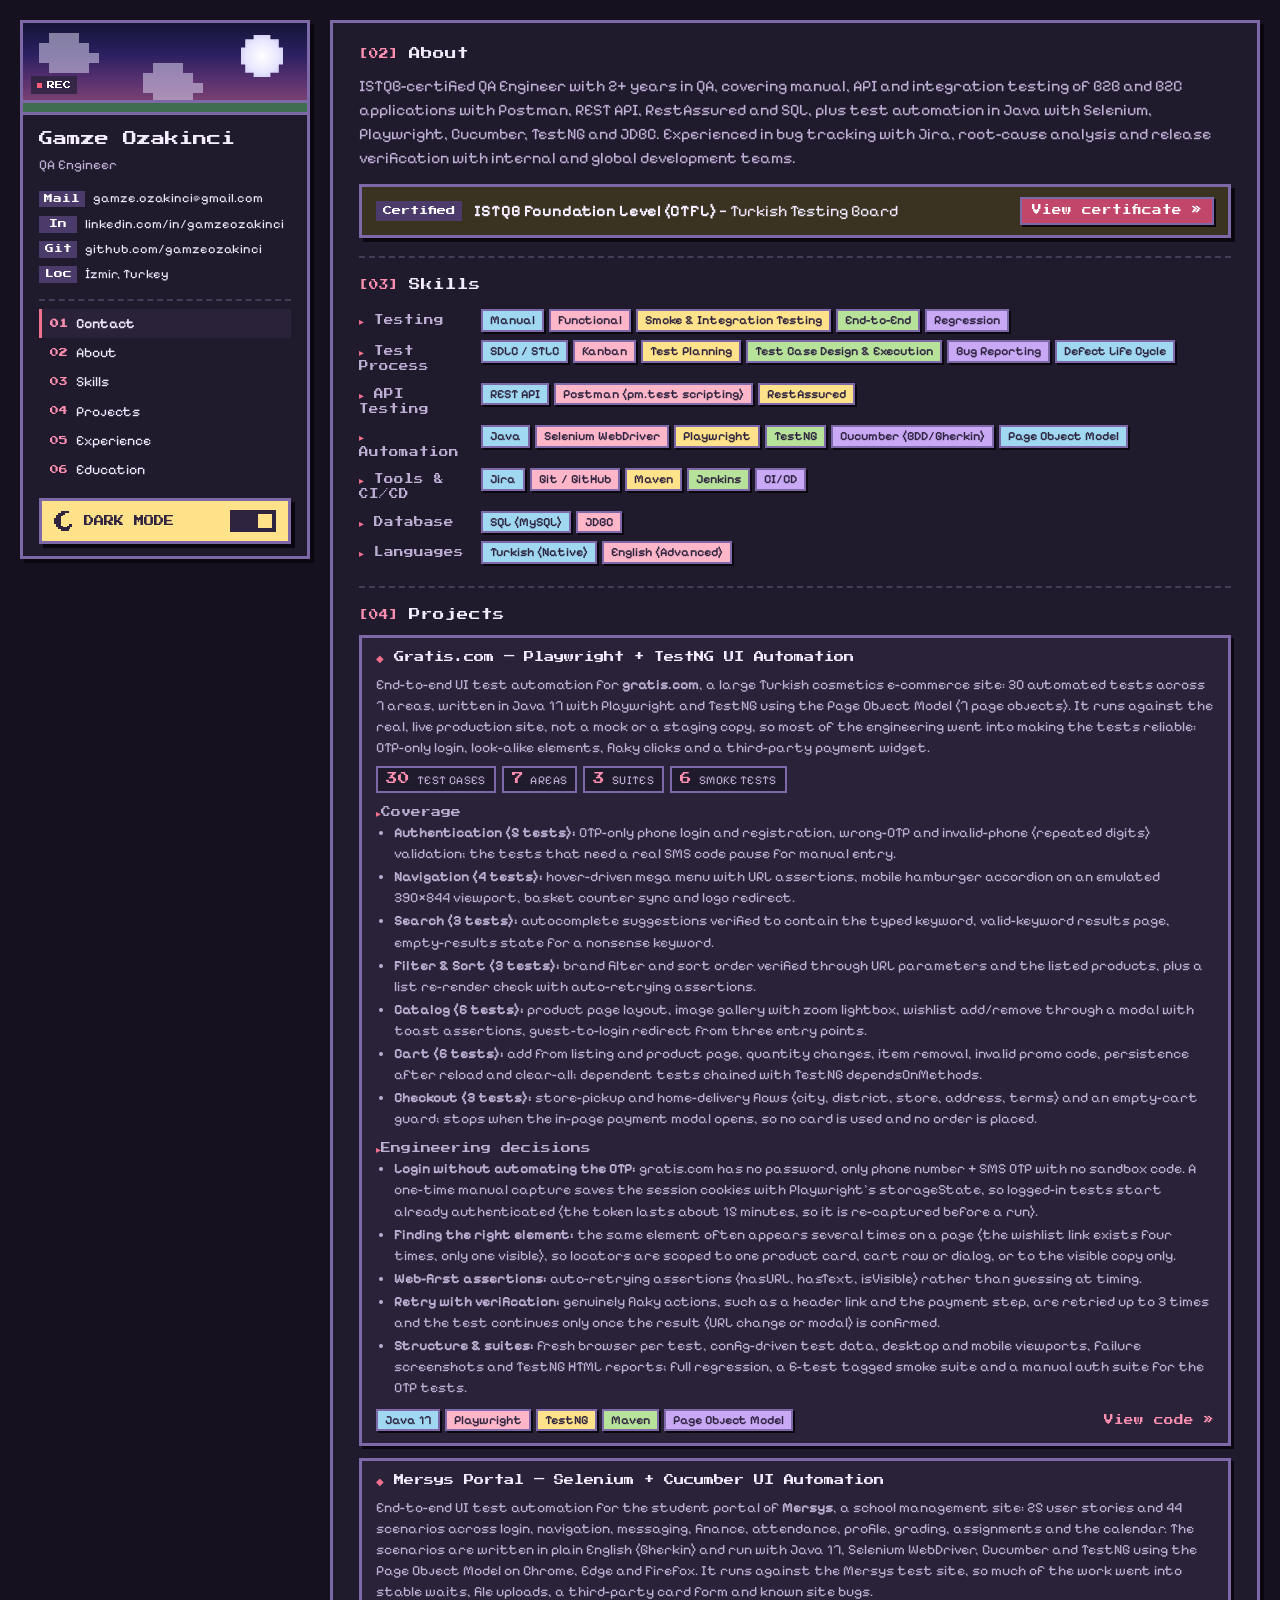
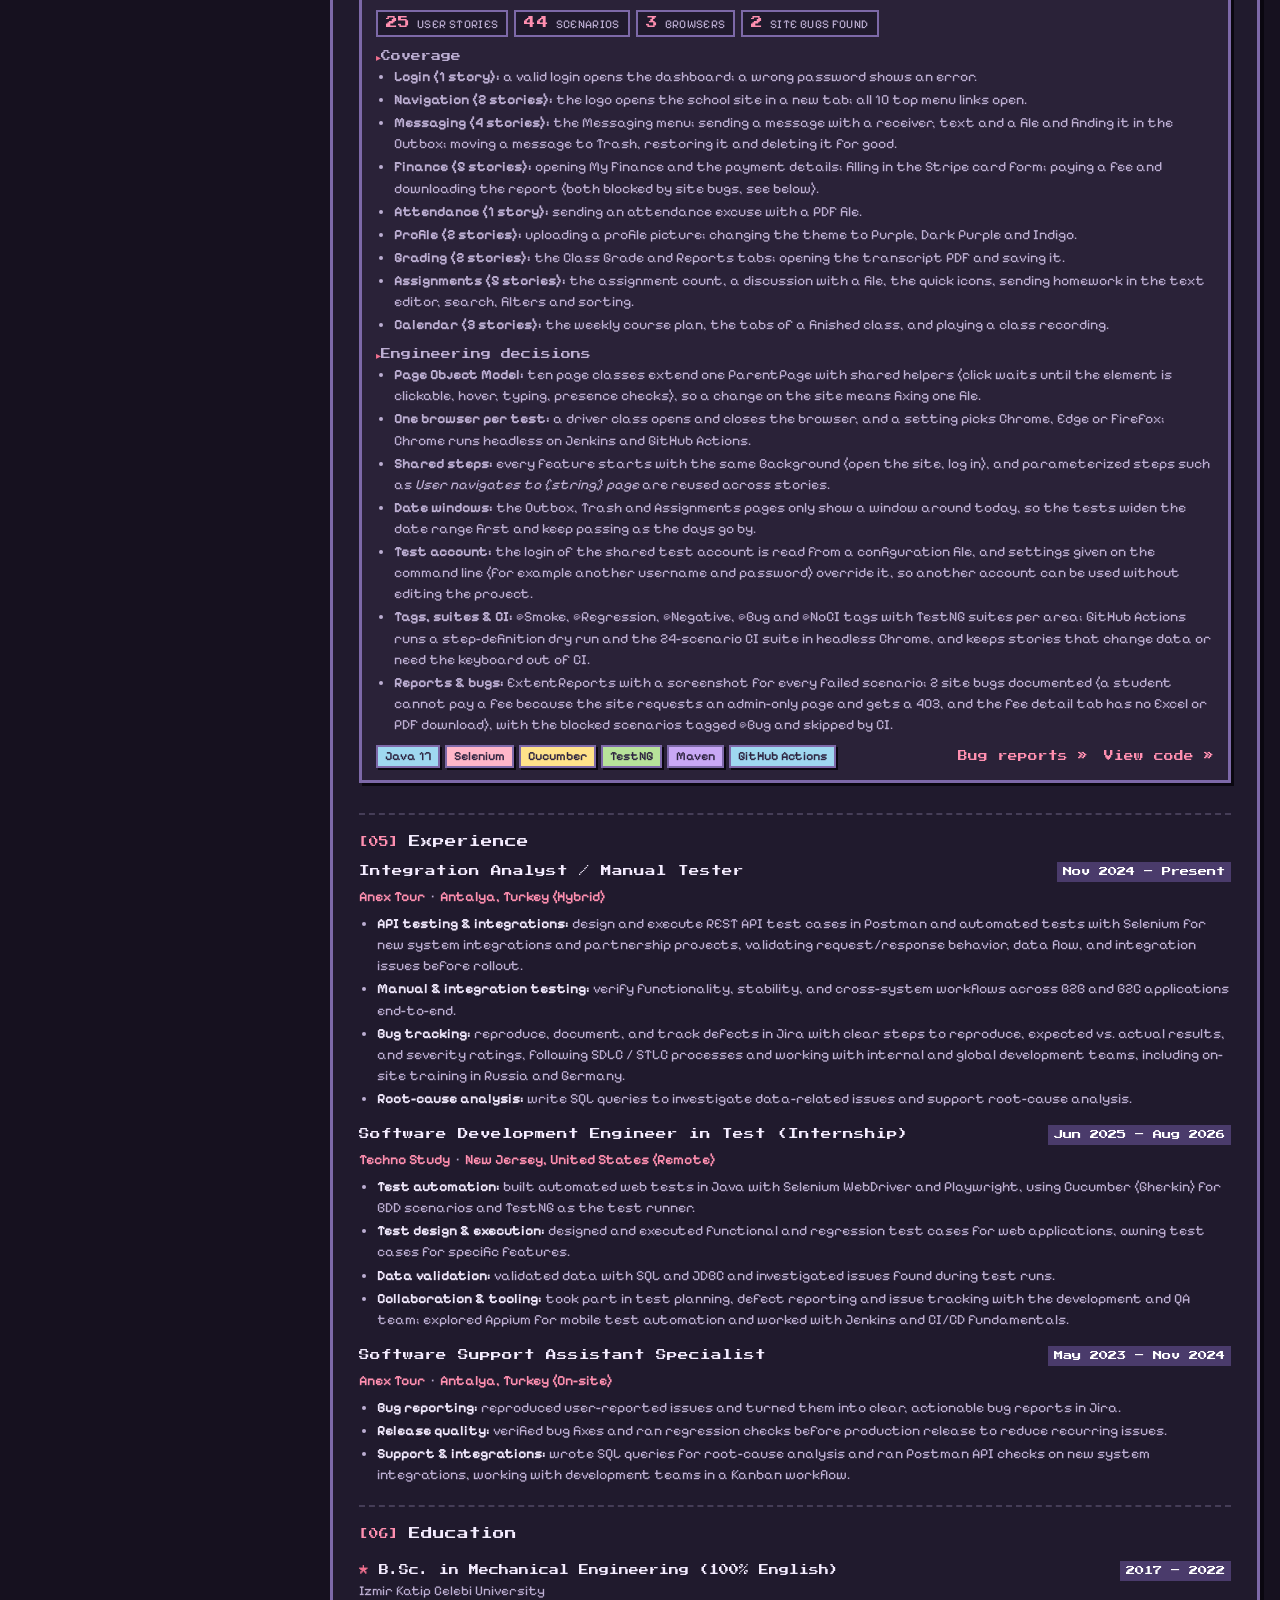
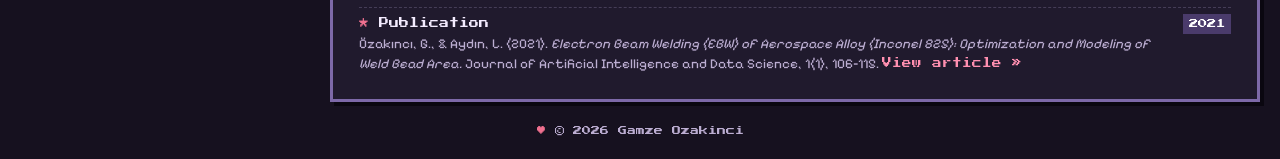
==== index.html @ d8221dd8 "Improve contrast and font loading, add a bug reports link to the Mersys card" ====
<!DOCTYPE html>
<html lang="en">
<head>
<meta charset="UTF-8">
<meta name="viewport" content="width=device-width, initial-scale=1.0">
<title>Gamze Ozakinci — QA Engineer</title>
<meta name="description" content="QA Engineer (ISTQB CTFL) in Izmir, Turkey. Manual, API and test automation with Java, Selenium, Playwright, Cucumber and Postman. Projects, experience and skills.">
<meta name="theme-color" content="#f8eedd">
<link rel="canonical" href="https://gamzeozakinci.github.io/">
<link rel="icon" type="image/png" href="assets/favicon.png">
<link rel="apple-touch-icon" href="assets/apple-touch-icon.png">
<meta property="og:type" content="website">
<meta property="og:site_name" content="Gamze Ozakinci">
<meta property="og:title" content="Gamze Ozakinci — QA Engineer">
<meta property="og:description" content="QA Engineer (ISTQB CTFL) in Izmir, Turkey. Manual, API and test automation with Java, Selenium, Playwright, Cucumber and Postman. Projects, experience and skills.">
<meta property="og:url" content="https://gamzeozakinci.github.io/">
<meta property="og:image" content="https://gamzeozakinci.github.io/assets/og-image.png">
<meta property="og:image:width" content="1200">
<meta property="og:image:height" content="630">
<meta property="og:image:alt" content="Gamze Ozakinci, QA Engineer — pixel-art portfolio card">
<meta name="twitter:card" content="summary_large_image">
<meta name="twitter:title" content="Gamze Ozakinci — QA Engineer">
<meta name="twitter:description" content="QA Engineer (ISTQB CTFL) in Izmir, Turkey. Manual, API and test automation with Java, Selenium, Playwright, Cucumber and Postman. Projects, experience and skills.">
<meta name="twitter:image" content="https://gamzeozakinci.github.io/assets/og-image.png">
<script type="application/ld+json">
{
  "@context": "https://schema.org",
  "@graph": [
    {
      "@type": "WebSite",
      "@id": "https://gamzeozakinci.github.io/#website",
      "url": "https://gamzeozakinci.github.io/",
      "name": "Gamze Ozakinci — QA Engineer",
      "inLanguage": "en",
      "publisher": {
        "@id": "https://gamzeozakinci.github.io/#person"
      }
    },
    {
      "@type": "Person",
      "@id": "https://gamzeozakinci.github.io/#person",
      "name": "Gamze Özakıncı",
      "alternateName": "Gamze Ozakinci",
      "jobTitle": "QA Engineer",
      "description": "ISTQB-certified QA Engineer: manual, API and integration testing, and test automation with Java, Selenium, Playwright, Cucumber and Postman.",
      "url": "https://gamzeozakinci.github.io/",
      "sameAs": [
        "https://www.linkedin.com/in/gamzeozakinci/",
        "https://github.com/gamzeozakinci"
      ],
      "address": {
        "@type": "PostalAddress",
        "addressLocality": "İzmir",
        "addressCountry": "TR"
      },
      "worksFor": {
        "@type": "Organization",
        "name": "Anex Tour"
      },
      "alumniOf": {
        "@type": "CollegeOrUniversity",
        "name": "İzmir Katip Çelebi University"
      },
      "knowsAbout": [
        "Software testing",
        "Test automation",
        "API testing",
        "Selenium",
        "Playwright",
        "Cucumber",
        "TestNG",
        "Postman",
        "Java",
        "SQL"
      ],
      "hasCredential": {
        "@type": "EducationalOccupationalCredential",
        "name": "ISTQB Certified Tester Foundation Level (CTFL)",
        "credentialCategory": "certification",
        "url": "https://app.diplomasafe.com/en-US/certificates/ded106d21747fca0e2ebe83f3451364a18049c786"
      }
    }
  ]
}
</script>
<link rel="preconnect" href="https://fonts.googleapis.com">
<link rel="preconnect" href="https://fonts.gstatic.com" crossorigin>
<link rel="preload" as="style" href="https://fonts.googleapis.com/css2?family=Press+Start+2P&family=Pixelify+Sans:wght@400;500;600;700&display=swap" onload="this.onload=null;this.rel='stylesheet'">
<noscript><link rel="stylesheet" href="https://fonts.googleapis.com/css2?family=Press+Start+2P&family=Pixelify+Sans:wght@400;500;600;700&display=swap"></noscript>
<script>
// Theme before first paint: a saved choice wins; otherwise dark from 18:00 to 07:00 (visitor's local time), light the rest of the day.
var theme = null;
try {
  var saved = localStorage.getItem('theme');
  if (saved === 'dark' || saved === 'light') theme = saved;
} catch (e) {}
if (!theme) {
  var hour = new Date().getHours();
  theme = (hour >= 18 || hour < 7) ? 'dark' : 'light';
}
document.documentElement.setAttribute('data-theme', theme);
</script>
<link rel="stylesheet" href="css/style.css?v=30">
</head>
<body>

<a class="skip-link" href="#main">Skip to content</a>

<div class="layout">

  <aside class="sidebar" id="top">
    <div class="side-scene" aria-hidden="true">
      <div class="pixel-sun"></div>
      <div class="pixel-cloud cloud-1"></div>
      <div class="pixel-cloud cloud-2"></div>
      <div class="rec-badge"><span class="rec-dot"></span>REC</div>
      <div class="side-ground"></div>
    </div>

    <div class="side-body">
      <h1>Gamze Ozakinci</h1>
      <p class="role">QA Engineer</p>

      <ul class="side-contact" id="contact">
        <li><span class="label">Mail</span><a href="mailto:gamze.ozakinci@gmail.com">gamze.ozakinci@gmail.com</a></li>
        <li><span class="label">In</span><a href="https://www.linkedin.com/in/gamzeozakinci" target="_blank" rel="noopener">linkedin.com/in/gamzeozakinci</a></li>
        <li><span class="label">Git</span><a href="https://github.com/gamzeozakinci" target="_blank" rel="noopener">github.com/gamzeozakinci</a></li>
        <li><span class="label">Loc</span><span>İzmir, Turkey</span></li>
      </ul>

      <nav class="side-nav" aria-label="Sections">
        <ul id="navLinks">
          <li><a href="#contact"><span class="num">01</span>Contact</a></li>
          <li><a href="#about"><span class="num">02</span>About</a></li>
          <li><a href="#skills"><span class="num">03</span>Skills</a></li>
          <li><a href="#projects"><span class="num">04</span>Projects</a></li>
          <li><a href="#experience"><span class="num">05</span>Experience</a></li>
          <li><a href="#education"><span class="num">06</span>Education</a></li>
        </ul>
      </nav>

      <button class="theme-toggle" id="themeToggle" type="button" aria-label="Dark mode" aria-pressed="false" title="Switch to dark mode">
        <svg class="tt-icon" viewBox="0 0 11 11" aria-hidden="true" focusable="false"><rect x="4" y="0" width="4" height="1"/><rect x="2" y="1" width="4" height="1"/><rect x="1" y="2" width="4" height="1"/><rect x="1" y="3" width="3" height="1"/><rect x="0" y="4" width="4" height="1"/><rect x="0" y="5" width="4" height="1"/><rect x="0" y="6" width="4" height="1"/><rect x="1" y="7" width="3" height="1"/><rect x="8" y="7" width="2" height="1"/><rect x="1" y="8" width="4" height="1"/><rect x="7" y="8" width="3" height="1"/><rect x="2" y="9" width="7" height="1"/><rect x="4" y="10" width="4" height="1"/></svg>
        <span class="tt-text">DARK MODE</span>
        <span class="tt-switch" aria-hidden="true"><span class="tt-knob"></span></span>
      </button>
    </div>
  </aside>

  <main id="main" class="content">

    <section id="about" class="block">
      <h2 class="block-title"><span class="idx">02</span>About</h2>
      <p>
        ISTQB-certified QA Engineer with 2+ years in QA, covering manual, API and integration testing of B2B and B2C
        applications with Postman, REST API, RestAssured and SQL, plus test automation in Java with Selenium,
        Playwright, Cucumber, TestNG and JDBC. Experienced in bug tracking with Jira, root-cause analysis and release
        verification with internal and global development teams.
      </p>
      <div class="cert-callout">
        <span class="cert-label">Certified</span>
        <span class="cert-text"><strong>ISTQB Foundation Level (CTFL)</strong> — Turkish Testing Board</span>
        <a class="cert-btn" href="https://app.diplomasafe.com/en-US/certificates/ded106d21747fca0e2ebe83f3451364a18049c786" target="_blank" rel="noopener">View certificate »</a>
      </div>
    </section>

    <section id="skills" class="block">
      <h2 class="block-title"><span class="idx">03</span>Skills</h2>
      <div class="skill-row">
        <span class="skill-label">Testing</span>
        <div class="tags">
          <span class="tag">Manual</span>
          <span class="tag">Functional</span>
          <span class="tag">Smoke &amp; Integration Testing</span>
          <span class="tag">End-to-End</span>
          <span class="tag">Regression</span>
        </div>
      </div>
      <div class="skill-row">
        <span class="skill-label">Test Process</span>
        <div class="tags">
          <span class="tag">SDLC / STLC</span>
          <span class="tag">Kanban</span>
          <span class="tag">Test Planning</span>
          <span class="tag">Test Case Design &amp; Execution</span>
          <span class="tag">Bug Reporting</span>
          <span class="tag">Defect Life Cycle</span>
        </div>
      </div>
      <div class="skill-row">
        <span class="skill-label">API Testing</span>
        <div class="tags">
          <span class="tag">REST API</span>
          <span class="tag">Postman (pm.test scripting)</span>
          <span class="tag">RestAssured</span>
        </div>
      </div>
      <div class="skill-row">
        <span class="skill-label">Automation</span>
        <div class="tags">
          <span class="tag">Java</span>
          <span class="tag">Selenium WebDriver</span>
          <span class="tag">Playwright</span>
          <span class="tag">TestNG</span>
          <span class="tag">Cucumber (BDD/Gherkin)</span>
          <span class="tag">Page Object Model</span>
        </div>
      </div>
      <div class="skill-row">
        <span class="skill-label">Tools &amp; CI/CD</span>
        <div class="tags">
          <span class="tag">Jira</span>
          <span class="tag">Git / GitHub</span>
          <span class="tag">Maven</span>
          <span class="tag">Jenkins</span>
          <span class="tag">CI/CD</span>
        </div>
      </div>
      <div class="skill-row">
        <span class="skill-label">Database</span>
        <div class="tags">
          <span class="tag">SQL (MySQL)</span>
          <span class="tag">JDBC</span>
        </div>
      </div>
      <div class="skill-row">
        <span class="skill-label">Languages</span>
        <div class="tags">
          <span class="tag">Turkish (Native)</span>
          <span class="tag">English (Advanced)</span>
        </div>
      </div>
    </section>

    <section id="projects" class="block">
      <h2 class="block-title"><span class="idx">04</span>Projects</h2>

      <article class="project featured">
        <div class="project-head">
          <h3>Gratis.com — Playwright + TestNG UI Automation</h3>
        </div>
        <p>
          End-to-end UI test automation for <strong>gratis.com</strong>, a large Turkish cosmetics e-commerce site:
          30 automated tests across 7 areas, written in Java 17 with Playwright and TestNG using the Page Object Model
          (7 page objects). It runs against the real, live production site, not a mock or a staging copy, so most of the
          engineering went into making the tests reliable: OTP-only login, look-alike elements, flaky clicks and a
          third-party payment widget.
        </p>
        <ul class="stats">
          <li><b>30</b> test cases</li>
          <li><b>7</b> areas</li>
          <li><b>3</b> suites</li>
          <li><b>6</b> smoke tests</li>
        </ul>
        <h4>Coverage</h4>
        <ul class="points">
          <li><strong>Authentication (5 tests):</strong> OTP-only phone login and registration, wrong-OTP and invalid-phone (repeated digits) validation; the tests that need a real SMS code pause for manual entry.</li>
          <li><strong>Navigation (4 tests):</strong> hover-driven mega menu with URL assertions, mobile hamburger accordion on an emulated 390×844 viewport, basket counter sync and logo redirect.</li>
          <li><strong>Search (3 tests):</strong> autocomplete suggestions verified to contain the typed keyword, valid-keyword results page, empty-results state for a nonsense keyword.</li>
          <li><strong>Filter &amp; Sort (3 tests):</strong> brand filter and sort order verified through URL parameters and the listed products, plus a list re-render check with auto-retrying assertions.</li>
          <li><strong>Catalog (6 tests):</strong> product page layout, image gallery with zoom lightbox, wishlist add/remove through a modal with toast assertions, guest-to-login redirect from three entry points.</li>
          <li><strong>Cart (6 tests):</strong> add from listing and product page, quantity changes, item removal, invalid promo code, persistence after reload and clear-all; dependent tests chained with TestNG dependsOnMethods.</li>
          <li><strong>Checkout (3 tests):</strong> store-pickup and home-delivery flows (city, district, store, address, terms) and an empty-cart guard; stops when the in-page payment modal opens, so no card is used and no order is placed.</li>
        </ul>
        <h4>Engineering decisions</h4>
        <ul class="points">
          <li><strong>Login without automating the OTP:</strong> gratis.com has no password, only phone number + SMS OTP with no sandbox code. A one-time manual capture saves the session cookies with Playwright's storageState, so logged-in tests start already authenticated (the token lasts about 15 minutes, so it is re-captured before a run).</li>
          <li><strong>Finding the right element:</strong> the same element often appears several times on a page (the wishlist link exists four times, only one visible), so locators are scoped to one product card, cart row or dialog, or to the visible copy only.</li>
          <li><strong>Web-first assertions:</strong> auto-retrying assertions (hasURL, hasText, isVisible) rather than guessing at timing.</li>
          <li><strong>Retry with verification:</strong> genuinely flaky actions, such as a header link and the payment step, are retried up to 3 times and the test continues only once the result (URL change or modal) is confirmed.</li>
          <li><strong>Structure &amp; suites:</strong> fresh browser per test, config-driven test data, desktop and mobile viewports, failure screenshots and TestNG HTML reports; full regression, a 6-test tagged smoke suite and a manual auth suite for the OTP tests.</li>
        </ul>
        <div class="project-foot">
          <div class="tags">
            <span class="tag">Java 17</span>
            <span class="tag">Playwright</span>
            <span class="tag">TestNG</span>
            <span class="tag">Maven</span>
            <span class="tag">Page Object Model</span>
          </div>
          <a class="link" href="https://github.com/gamzeozakinci/GratisProject" target="_blank" rel="noopener">View code »</a>
        </div>
      </article>

      <article class="project featured">
        <div class="project-head">
          <h3>Mersys Portal — Selenium + Cucumber UI Automation</h3>
        </div>
        <p>
          End-to-end UI test automation for the student portal of <strong>Mersys</strong>, a school management site:
          25 user stories and 44 scenarios across login, navigation, messaging, finance, attendance, profile, grading,
          assignments and the calendar. The scenarios are written in plain English (Gherkin) and run with Java 17,
          Selenium WebDriver, Cucumber and TestNG using the Page Object Model on Chrome, Edge and Firefox. It runs against
          the Mersys test site, so much of the work went into stable waits, file uploads, a third-party card form and
          known site bugs.
        </p>
        <ul class="stats">
          <li><b>25</b> user stories</li>
          <li><b>44</b> scenarios</li>
          <li><b>3</b> browsers</li>
          <li><b>2</b> site bugs found</li>
        </ul>
        <h4>Coverage</h4>
        <ul class="points">
          <li><strong>Login (1 story):</strong> a valid login opens the dashboard; a wrong password shows an error.</li>
          <li><strong>Navigation (2 stories):</strong> the logo opens the school site in a new tab; all 10 top menu links open.</li>
          <li><strong>Messaging (4 stories):</strong> the Messaging menu; sending a message with a receiver, text and a file and finding it in the Outbox; moving a message to Trash, restoring it and deleting it for good.</li>
          <li><strong>Finance (5 stories):</strong> opening My Finance and the payment details; filling in the Stripe card form; paying a fee and downloading the report (both blocked by site bugs, see below).</li>
          <li><strong>Attendance (1 story):</strong> sending an attendance excuse with a PDF file.</li>
          <li><strong>Profile (2 stories):</strong> uploading a profile picture; changing the theme to Purple, Dark Purple and Indigo.</li>
          <li><strong>Grading (2 stories):</strong> the Class Grade and Reports tabs; opening the transcript PDF and saving it.</li>
          <li><strong>Assignments (5 stories):</strong> the assignment count, a discussion with a file, the quick icons, sending homework in the text editor, search, filters and sorting.</li>
          <li><strong>Calendar (3 stories):</strong> the weekly course plan, the tabs of a finished class, and playing a class recording.</li>
        </ul>
        <h4>Engineering decisions</h4>
        <ul class="points">
          <li><strong>Page Object Model:</strong> ten page classes extend one ParentPage with shared helpers (click waits until the element is clickable, hover, typing, presence checks), so a change on the site means fixing one file.</li>
          <li><strong>One browser per test:</strong> a driver class opens and closes the browser, and a setting picks Chrome, Edge or Firefox; Chrome runs headless on Jenkins and GitHub Actions.</li>
          <li><strong>Shared steps:</strong> every feature starts with the same Background (open the site, log in), and parameterized steps such as <em>User navigates to {string} page</em> are reused across stories.</li>
          <li><strong>Date windows:</strong> the Outbox, Trash and Assignments pages only show a window around today, so the tests widen the date range first and keep passing as the days go by.</li>
          <li><strong>Test account:</strong> the login of the shared test account is read from a configuration file, and settings given on the command line (for example another username and password) override it, so another account can be used without editing the project.</li>
          <li><strong>Tags, suites &amp; CI:</strong> @Smoke, @Regression, @Negative, @Bug and @NoCI tags with TestNG suites per area; GitHub Actions runs a step-definition dry run and the 24-scenario CI suite in headless Chrome, and keeps stories that change data or need the keyboard out of CI.</li>
          <li><strong>Reports &amp; bugs:</strong> ExtentReports with a screenshot for every failed scenario; 2 site bugs documented (a student cannot pay a fee because the site requests an admin-only page and gets a 403, and the fee detail tab has no Excel or PDF download), with the blocked scenarios tagged @Bug and skipped by CI.</li>
        </ul>
        <div class="project-foot">
          <div class="tags">
            <span class="tag">Java 17</span>
            <span class="tag">Selenium</span>
            <span class="tag">Cucumber</span>
            <span class="tag">TestNG</span>
            <span class="tag">Maven</span>
            <span class="tag">GitHub Actions</span>
          </div>
          <div class="links">
            <a class="link" href="https://github.com/gamzeozakinci/MersysProject/tree/master/docs/bug-reports" target="_blank" rel="noopener">Bug reports »</a>
            <a class="link" href="https://github.com/gamzeozakinci/MersysProject" target="_blank" rel="noopener">View code »</a>
          </div>
        </div>
      </article>

    </section>

    <section id="experience" class="block">
      <h2 class="block-title"><span class="idx">05</span>Experience</h2>

      <article class="job">
        <div class="job-head">
          <h3>Integration Analyst / Manual Tester</h3>
          <span class="date">Nov 2024 – Present</span>
        </div>
        <p class="job-company">Anex Tour <span class="sep">·</span> Antalya, Turkey (Hybrid)</p>
        <ul>
          <li><strong>API testing &amp; integrations:</strong> design and execute REST API test cases in Postman and automated tests with Selenium for new system integrations and partnership projects, validating request/response behavior, data flow, and integration issues before rollout.</li>
          <li><strong>Manual &amp; integration testing:</strong> verify functionality, stability, and cross-system workflows across B2B and B2C applications end-to-end.</li>
          <li><strong>Bug tracking:</strong> reproduce, document, and track defects in Jira with clear steps to reproduce, expected vs. actual results, and severity ratings, following SDLC / STLC processes and working with internal and global development teams, including on-site training in Russia and Germany.</li>
          <li><strong>Root-cause analysis:</strong> write SQL queries to investigate data-related issues and support root-cause analysis.</li>
        </ul>
      </article>

      <article class="job">
        <div class="job-head">
          <h3>Software Development Engineer in Test (Internship)</h3>
          <span class="date">Jun 2025 – Aug 2026</span>
        </div>
        <p class="job-company">Techno Study <span class="sep">·</span> New Jersey, United States (Remote)</p>
        <ul>
          <li><strong>Test automation:</strong> built automated web tests in Java with Selenium WebDriver and Playwright, using Cucumber (Gherkin) for BDD scenarios and TestNG as the test runner.</li>
          <li><strong>Test design &amp; execution:</strong> designed and executed functional and regression test cases for web applications, owning test cases for specific features.</li>
          <li><strong>Data validation:</strong> validated data with SQL and JDBC and investigated issues found during test runs.</li>
          <li><strong>Collaboration &amp; tooling:</strong> took part in test planning, defect reporting and issue tracking with the development and QA team; explored Appium for mobile test automation and worked with Jenkins and CI/CD fundamentals.</li>
        </ul>
      </article>

      <article class="job">
        <div class="job-head">
          <h3>Software Support Assistant Specialist</h3>
          <span class="date">May 2023 – Nov 2024</span>
        </div>
        <p class="job-company">Anex Tour <span class="sep">·</span> Antalya, Turkey (On-site)</p>
        <ul>
          <li><strong>Bug reporting:</strong> reproduced user-reported issues and turned them into clear, actionable bug reports in Jira.</li>
          <li><strong>Release quality:</strong> verified bug fixes and ran regression checks before production release to reduce recurring issues.</li>
          <li><strong>Support &amp; integrations:</strong> wrote SQL queries for root-cause analysis and ran Postman API checks on new system integrations, working with development teams in a Kanban workflow.</li>
        </ul>
      </article>
    </section>

    <section id="education" class="block">
      <h2 class="block-title"><span class="idx">06</span>Education</h2>

      <div class="edu-row">
        <div>
          <h3>B.Sc. in Mechanical Engineering (100% English)</h3>
          <p>Izmir Katip Celebi University</p>
        </div>
        <span class="date">2017 – 2022</span>
      </div>
      <div class="edu-row">
        <div>
          <h3>Publication</h3>
          <p>Özakıncı, G., &amp; Aydın, L. (2021). <em>Electron Beam Welding (EBW) of Aerospace Alloy (Inconel 825): Optimization and Modeling of Weld Bead Area.</em> Journal of Artificial Intelligence and Data Science, 1(1), 106–115. <a class="link" href="https://dergipark.org.tr/en/pub/jaida/article/1060778" target="_blank" rel="noopener">View article »</a></p>
        </div>
        <span class="date">2021</span>
      </div>
    </section>

  </main>
</div>

<footer class="site-footer">
  <p>&copy; <span id="year"></span> Gamze Ozakinci</p>
</footer>

<script src="js/script.js?v=4"></script>
<script data-goatcounter="https://gamiz.goatcounter.com/count"
        async src="//gc.zgo.at/count.js"></script>
</body>
</html>
---- css/style.css ----
/* Stand-in fonts sized to match the pixel fonts, so the page does not jump when the web fonts arrive. */
@font-face {
  font-family: 'Pixelify Fallback';
  src: local('Arial'), local('Helvetica');
  size-adjust: 110%;
}
@font-face {
  font-family: 'Press Start Fallback';
  src: local('Courier New'), local('Courier');
  size-adjust: 170%;
}

:root {
  --bg: #f8eedd;
  --panel: #fffaf1;
  --panel-alt: #fdf0de;
  --ink: #3a2e4a;
  --ink-soft: #6b5c7d;
  --border: #2e2440;
  --line: rgba(46, 36, 64, 0.22);

  --blue: #9fd8f0;
  --pink: #ffb6c9;
  --yellow: #ffe28a;
  --green: #b7e29a;
  --purple: #c9a8f5;

  --accent: #f0708f;
  --accent-ink: #b83b63; /* darker pink for small text (4.8:1 or better on the cream panels) */
  --accent-btn: #c2456a; /* pink behind white text (4.8:1) */
  --accent-2: #7cc4e8;

  --heading: #2e2440;
  --shadow: #2e2440;
  --chip: #2e2440;
  --hover: #ffe28a;
  --callout-bg: #fff3b8;
  --tag-ink: #2e2440;
  --cloud: #ffffff;
  --ground: #b7e29a;
  --sky: linear-gradient(to bottom, #a9defb 0%, #cfe8f5 30%, #ffd7e6 62%, #ffe3bd 100%);
  --sun: radial-gradient(circle, #fffceb 0%, #ffe89a 55%, #ffcf6b 100%);
  color-scheme: light;

  --font-pixel: 'Press Start 2P', 'Press Start Fallback', monospace;
  --font-body: 'Pixelify Sans', 'Pixelify Fallback', sans-serif;
}

* { box-sizing: border-box; }

html { scroll-behavior: smooth; }

body {
  margin: 0;
  background: var(--bg);
  color: var(--ink);
  font-family: var(--font-body);
  font-size: 1rem;
  line-height: 1.5;
}

::selection { background: var(--accent); color: #fff; }

::-webkit-scrollbar { width: 12px; }
::-webkit-scrollbar-track { background: var(--panel-alt); }
::-webkit-scrollbar-thumb { background: var(--purple); border: 3px solid var(--border); }

a { color: inherit; text-decoration: none; }

h1, h2, h3 {
  font-family: var(--font-pixel);
  font-weight: 400;
  color: var(--heading);
  line-height: 1.5;
}

.skip-link {
  position: absolute;
  left: -999px;
  top: 0;
  background: var(--accent-btn);
  color: #fff;
  padding: 8px 14px;
  z-index: 100;
  font-family: var(--font-pixel);
  font-size: 0.65rem;
}
.skip-link:focus { left: 16px; top: 16px; }

/* ---------- layout ---------- */

.layout {
  max-width: 1440px;
  margin: 0 auto;
  padding: 20px;
  display: grid;
  grid-template-columns: 290px minmax(0, 1fr);
  gap: 20px;
  align-items: start;
}

/* ---------- sidebar ---------- */

.sidebar {
  position: sticky;
  top: 20px;
  background: var(--panel);
  border: 3px solid var(--border);
  box-shadow: 4px 4px 0 var(--shadow);
  overflow: hidden;
}

.side-scene {
  position: relative;
  height: 92px;
  overflow: hidden;
  border-bottom: 3px solid var(--border);
  background: var(--sky);
}

.pixel-sun {
  position: absolute;
  top: 12px;
  right: 24px;
  width: 42px;
  height: 42px;
  background: var(--sun);
  clip-path: polygon(
    30% 0%, 70% 0%, 70% 10%, 90% 10%, 90% 30%, 100% 30%, 100% 70%,
    90% 70%, 90% 90%, 70% 90%, 70% 100%, 30% 100%, 30% 90%, 10% 90%,
    10% 70%, 0% 70%, 0% 30%, 10% 30%, 10% 10%, 30% 10%
  );
}
.pixel-sun::before,
.pixel-sun::after {
  content: "";
  position: absolute;
  top: 50%;
  left: 50%;
  background: rgba(255, 255, 255, 0.6);
}
.pixel-sun::before { width: 200%; height: 3px; transform: translate(-50%, -50%); }
.pixel-sun::after { width: 3px; height: 200%; transform: translate(-50%, -50%); }

.pixel-cloud {
  position: absolute;
  width: 10px;
  height: 10px;
  background: transparent;
  transform-origin: top left;
  opacity: 0.9;
  box-shadow:
    10px 0 0 var(--cloud), 20px 0 0 var(--cloud), 30px 0 0 var(--cloud),
    0 10px 0 var(--cloud), 10px 10px 0 var(--cloud), 20px 10px 0 var(--cloud), 30px 10px 0 var(--cloud), 40px 10px 0 var(--cloud),
    0 20px 0 var(--cloud), 10px 20px 0 var(--cloud), 20px 20px 0 var(--cloud), 30px 20px 0 var(--cloud), 40px 20px 0 var(--cloud), 50px 20px 0 var(--cloud),
    10px 30px 0 var(--cloud), 20px 30px 0 var(--cloud), 30px 30px 0 var(--cloud), 40px 30px 0 var(--cloud);
}
.cloud-1 { top: 10px; left: 16px; --s: 0.5; animation: drift 24s ease-in-out infinite; }
.cloud-2 { top: 40px; left: 120px; --s: 0.36; animation: drift 30s ease-in-out infinite reverse; }

@keyframes drift {
  0%, 100% { transform: translateX(0) scale(var(--s)); }
  50% { transform: translateX(10px) scale(var(--s)); }
}

.rec-badge {
  position: absolute;
  left: 8px;
  bottom: 18px;
  display: flex;
  align-items: center;
  gap: 5px;
  background: rgba(46, 36, 64, 0.85);
  color: #fff;
  font-family: var(--font-pixel);
  font-size: 0.5rem;
  padding: 3px 6px;
}
.rec-dot {
  width: 5px;
  height: 5px;
  background: #ff5c7a;
  display: inline-block;
  animation: blink 1.1s steps(1) infinite;
}
@keyframes blink { 50% { opacity: 0.15; } }

.side-ground {
  position: absolute;
  left: 0; right: 0; bottom: 0;
  height: 12px;
  background: var(--ground);
  border-top: 3px solid var(--border);
}

.side-body { padding: 14px 16px 12px; }

.sidebar h1 {
  font-size: 0.88rem;
  margin: 0 0 6px;
}

.role {
  margin: 0 0 12px;
  color: var(--ink-soft);
  font-size: 0.85rem;
  line-height: 1.35;
}
.role .sep { color: var(--accent); margin: 0 3px; }

.side-contact {
  list-style: none;
  margin: 0;
  padding: 0;
}
.side-contact li {
  display: flex;
  align-items: center;
  gap: 8px;
  padding: 3px 0;
  font-size: 0.8rem;
  overflow-wrap: anywhere;
}
.side-contact a:hover { color: var(--accent); }

.label {
  flex: none;
  min-width: 38px;
  text-align: center;
  font-family: var(--font-pixel);
  font-size: 0.55rem;
  line-height: 1;
  color: #fff;
  background: var(--chip);
  padding: 4px 5px;
}

.side-nav {
  margin-top: 12px;
  padding-top: 8px;
  border-top: 2px dashed var(--line);
}
.side-nav ul { list-style: none; margin: 0; padding: 0; }
.side-nav a {
  display: flex;
  align-items: center;
  gap: 8px;
  padding: 4px 8px;
  font-size: 0.88rem;
  border-left: 3px solid transparent;
}
.side-nav .num {
  font-family: var(--font-pixel);
  font-size: 0.55rem;
  color: var(--accent-ink);
}
.side-nav a:hover { background: var(--hover); }
.side-nav a.active {
  background: var(--panel-alt);
  border-left-color: var(--accent);
  font-weight: 600;
}

/* ---------- content ---------- */

.content {
  background: var(--panel);
  border: 3px solid var(--border);
  box-shadow: 4px 4px 0 var(--shadow);
  padding: 4px 26px 6px;
}

.block {
  padding: 18px 0;
  border-bottom: 2px dashed var(--line);
  scroll-margin-top: 16px;
}
.block:last-child { border-bottom: none; }

.block-title {
  display: flex;
  align-items: baseline;
  gap: 10px;
  margin: 0 0 12px;
  font-size: 0.72rem;
}
.idx {
  color: var(--accent-ink);
  font-size: 0.6rem;
}
.idx::before { content: "["; }
.idx::after { content: "]"; }

.block > p { margin: 0 0 8px; color: var(--ink-soft); }
.block > p:last-child { margin-bottom: 0; }

/* tags */

.tags { display: flex; flex-wrap: wrap; gap: 5px; }

.tag {
  background: var(--panel);
  border: 2px solid var(--border);
  color: var(--tag-ink);
  padding: 0 7px;
  font-size: 0.78rem;
  font-weight: 600;
  line-height: 1.5;
  box-shadow: 2px 2px 0 var(--shadow);
}
.tag:nth-child(5n+1) { background: var(--blue); }
.tag:nth-child(5n+2) { background: var(--pink); }
.tag:nth-child(5n+3) { background: var(--yellow); }
.tag:nth-child(5n+4) { background: var(--green); }
.tag:nth-child(5n+5) { background: var(--purple); }

/* skills */

.skill-row {
  display: grid;
  grid-template-columns: 112px 1fr;
  gap: 10px;
  padding: 4px 0;
  align-items: start;
}
.skill-label {
  font-family: var(--font-pixel);
  font-size: 0.6rem;
  line-height: 1.6;
  color: var(--ink-soft);
  padding-top: 4px;
}
.skill-label::before { content: "▸ "; color: var(--accent); }

/* experience */

.job { margin-bottom: 16px; }
.job:last-child { margin-bottom: 0; }

.job-head {
  display: flex;
  flex-wrap: wrap;
  justify-content: space-between;
  align-items: baseline;
  gap: 6px 10px;
}
.job-head h3 { margin: 0; font-size: 0.66rem; }

.date {
  font-family: var(--font-pixel);
  font-size: 0.58rem;
  color: #fff;
  background: var(--chip);
  padding: 3px 6px;
  white-space: nowrap;
}

.job-company {
  margin: 4px 0 6px;
  color: var(--accent-ink);
  font-weight: 600;
  font-size: 0.88rem;
}
.job-company .sep { color: var(--ink-soft); margin: 0 3px; }

.job ul, .points {
  margin: 0;
  padding-left: 18px;
  color: var(--ink-soft);
  font-size: 0.88rem;
}
.job li, .points li { margin: 2px 0; }
.job li strong { color: var(--ink); }

/* projects */

.project {
  background: var(--panel-alt);
  border: 3px solid var(--border);
  box-shadow: 3px 3px 0 var(--shadow);
  padding: 12px 14px;
}
.project.featured { margin-bottom: 12px; }

.project-head {
  display: flex;
  flex-wrap: wrap;
  justify-content: space-between;
  align-items: center;
  gap: 6px 10px;
}
.project h3 { margin: 0; font-size: 0.64rem; }
.project h3::before { content: "◆ "; color: var(--accent); }

.project p { margin: 8px 0; color: var(--ink-soft); font-size: 0.88rem; }
.project h4 { margin: 12px 0 2px; font-family: var(--font-pixel); font-weight: 400; font-size: 0.62rem; color: var(--ink-soft); }
.project h4::before { content: "\25b8 "; color: var(--accent); }

.stats {
  list-style: none;
  display: flex;
  flex-wrap: wrap;
  gap: 6px;
  margin: 0 0 8px;
  padding: 0;
}
.stats li {
  background: var(--panel);
  border: 2px solid var(--border);
  padding: 2px 8px;
  font-size: 0.75rem;
  color: var(--ink-soft);
  text-transform: uppercase;
  letter-spacing: 0.03em;
}
.stats b {
  font-family: var(--font-pixel);
  font-weight: 400;
  font-size: 0.72rem;
  color: var(--accent-ink);
  margin-right: 4px;
}

.project-foot {
  display: flex;
  flex-wrap: wrap;
  justify-content: space-between;
  align-items: center;
  gap: 8px;
  margin-top: 10px;
}

.link {
  font-family: var(--font-pixel);
  font-size: 0.6rem;
  color: var(--accent-ink);
}
.link:hover { text-decoration: underline; }
.links { display: flex; flex-wrap: wrap; gap: 6px 16px; }

.project-slots {
  display: grid;
  grid-template-columns: repeat(2, minmax(0, 1fr));
  gap: 12px;
}
.project.slot {
  border-style: dashed;
  box-shadow: none;
  background: repeating-linear-gradient(
    45deg, var(--panel), var(--panel) 8px, var(--panel-alt) 8px, var(--panel-alt) 16px
  );
}
.slot p { margin: 4px 0 8px; font-size: 0.82rem; }
.soon {
  display: inline-block;
  margin-top: 8px;
  font-family: var(--font-pixel);
  font-size: 0.56rem;
  color: var(--accent-ink);
}

/* education */

.edu-row {
  display: flex;
  justify-content: space-between;
  align-items: baseline;
  gap: 12px;
  padding: 6px 0;
  border-bottom: 1px dashed var(--line);
}
.edu-row:last-child { border-bottom: none; padding-bottom: 0; }
.edu-row h3 { margin: 0 0 3px; font-size: 0.62rem; }
.edu-row h3::before { content: "★ "; color: var(--accent); }
.edu-row p { margin: 0; color: var(--ink-soft); font-size: 0.85rem; }

/* footer */

.site-footer { padding: 2px 20px 22px; }
.site-footer p {
  margin: 0;
  text-align: center;
  font-family: var(--font-pixel);
  font-size: 0.56rem;
  color: var(--ink-soft);
}
.site-footer p::before { content: "♥ "; color: var(--accent); }

/* ---------- responsive ---------- */

@media (max-width: 900px) {
  .layout {
    grid-template-columns: minmax(0, 1fr);
    padding: 12px;
    gap: 14px;
  }
  .sidebar { position: relative; }
  .side-nav ul { display: flex; flex-wrap: wrap; gap: 6px; }
  .side-nav a {
    border: 2px solid var(--border);
    padding: 2px 8px;
    background: var(--panel);
  }
  .side-nav a.active { border-left-width: 2px; }
  .content { padding: 2px 16px 4px; }
}

@media (max-width: 560px) {
  .skill-row { grid-template-columns: 1fr; gap: 4px; }
  .project-slots { grid-template-columns: minmax(0, 1fr); }
  .edu-row { flex-direction: column; gap: 4px; }
}

@media (prefers-reduced-motion: reduce) {
  .pixel-cloud, .rec-dot { animation: none; }
}

/* ---------- certification callout (About) ---------- */

.cert-callout {
  display: flex;
  flex-wrap: wrap;
  align-items: center;
  gap: 8px 12px;
  margin-top: 14px;
  padding: 10px 14px;
  background: var(--callout-bg);
  border: 3px solid var(--border);
  box-shadow: 4px 4px 0 var(--shadow);
}
.cert-label {
  font-family: var(--font-pixel);
  font-size: 0.58rem;
  line-height: 1;
  color: #fff;
  background: var(--chip);
  padding: 5px 7px;
}
.cert-text {
  flex: 1 1 220px;
  font-size: 1rem;
  color: var(--ink);
}
.cert-text strong { color: var(--heading); }
.cert-btn {
  font-family: var(--font-pixel);
  font-size: 0.6rem;
  line-height: 1;
  color: #fff;
  background: var(--accent-btn);
  border: 2px solid var(--border);
  box-shadow: 2px 2px 0 var(--shadow);
  padding: 7px 10px;
}
.cert-btn:hover { transform: translate(-1px, -1px); box-shadow: 3px 3px 0 var(--shadow); }
.cert-btn:active { transform: translate(1px, 1px); box-shadow: 0 0 0 var(--shadow); }

/* ---------- dark theme ---------- */

:root[data-theme="dark"] {
  --bg: #16111f;
  --panel: #201a2d;
  --panel-alt: #2a2238;
  --ink: #efe7fb;
  --ink-soft: #bcaed2;
  --border: #7d69a8;
  --line: rgba(200, 185, 235, 0.22);

  --accent-ink: #ff8fb0;

  --heading: #f4ecff;
  --shadow: #0a0710;
  --chip: #4a3b6b;
  --hover: #3a2f52;
  --callout-bg: #3a3322;
  --cloud: #d9d2ee;
  --ground: #3f6d4f;
  --sky: linear-gradient(to bottom, #141537 0%, #2a2060 35%, #5a3170 65%, #8a4a72 100%);
  --sun: radial-gradient(circle, #ffffff 0%, #e8e6ff 55%, #bdb8e8 100%);
  color-scheme: dark;
}
:root[data-theme="dark"] .pixel-cloud { opacity: 0.55; }
:root[data-theme="dark"] .pixel-sun::before,
:root[data-theme="dark"] .pixel-sun::after { display: none; }

/* ---------- theme toggle (switch bar under the navigation) ---------- */

.theme-toggle {
  display: flex;
  align-items: center;
  gap: 10px;
  width: 100%;
  margin-top: 14px;
  padding: 9px 12px;
  background: var(--accent-btn);
  color: #fff;
  border: 3px solid var(--border);
  box-shadow: 4px 4px 0 var(--shadow);
  font-family: var(--font-pixel);
  font-size: 0.64rem;
  line-height: 1;
  text-align: left;
  cursor: pointer;
}
.theme-toggle:hover { transform: translate(-1px, -1px); box-shadow: 5px 5px 0 var(--shadow); }
.theme-toggle:active { transform: translate(2px, 2px); box-shadow: 1px 1px 0 var(--shadow); }
.theme-toggle:focus-visible { outline: 3px solid var(--heading); outline-offset: 3px; }
.theme-toggle .tt-icon { width: 20px; height: 20px; fill: currentColor; shape-rendering: crispEdges; flex: none; }
.theme-toggle .tt-text { flex: 1; }

/* the little pixel switch on the right */
.tt-switch {
  position: relative;
  flex: none;
  width: 46px;
  height: 22px;
  background: #fff;
  border: 3px solid var(--border);
}
.tt-knob {
  position: absolute;
  top: 1px;
  left: 1px;
  width: 14px;
  height: 14px;
  background: var(--border);
  transition: transform 0.15s steps(3);
}
:root[data-theme="dark"] .theme-toggle { background: var(--yellow); color: #2e2440; }
:root[data-theme="dark"] .tt-switch { background: #2e2440; border-color: #2e2440; }
:root[data-theme="dark"] .tt-knob { background: var(--yellow); transform: translateX(24px); }

@media (prefers-reduced-motion: reduce) {
  .tt-knob { transition: none; }
}
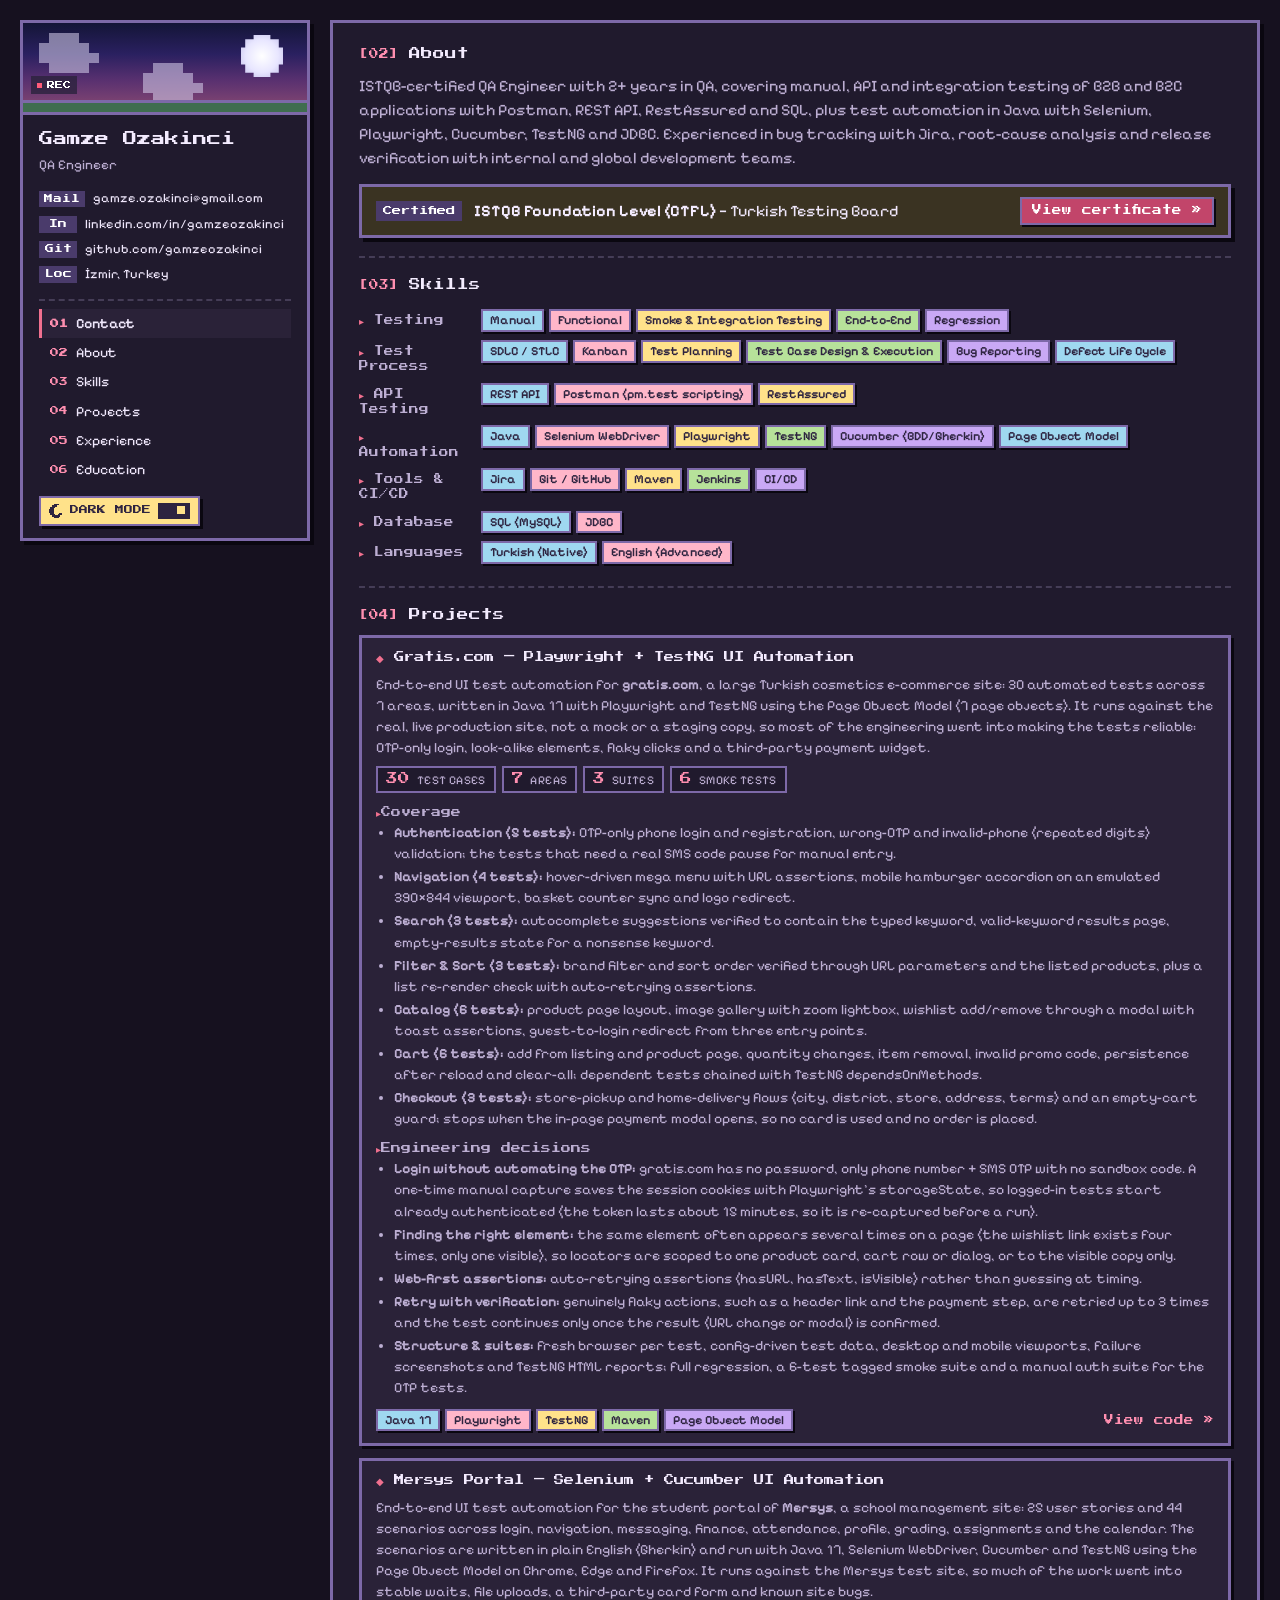
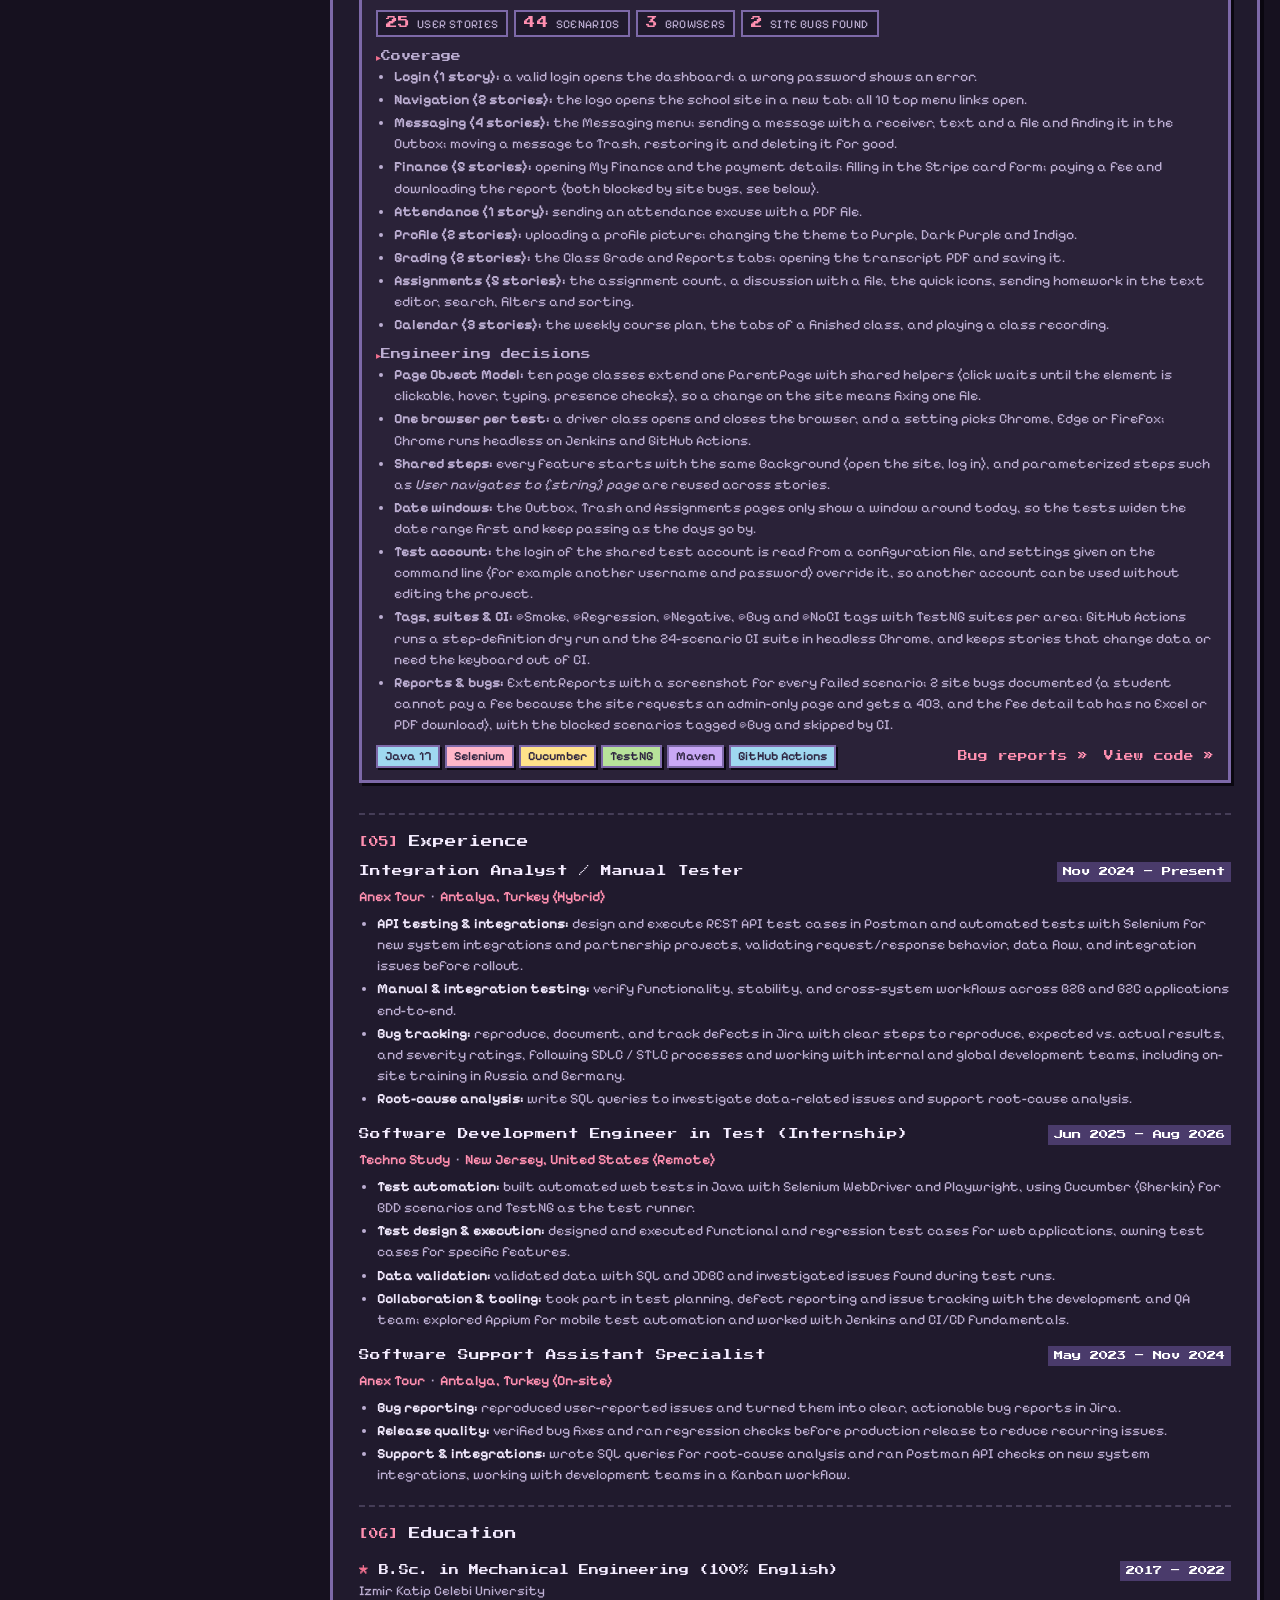
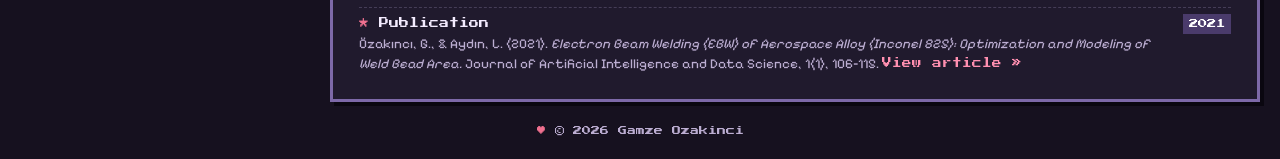
==== commit 7d02b42b: "Make the dark mode switch more compact" ====
--- a/index.html
+++ b/index.html
@@ -100,7 +100,7 @@
 }
 document.documentElement.setAttribute('data-theme', theme);
 </script>
-<link rel="stylesheet" href="css/style.css?v=30">
+<link rel="stylesheet" href="css/style.css?v=31">
 </head>
 <body>
 
--- a/css/style.css
+++ b/css/style.css
@@ -583,52 +583,50 @@
 :root[data-theme="dark"] .pixel-sun::before,
 :root[data-theme="dark"] .pixel-sun::after { display: none; }
 
-/* ---------- theme toggle (switch bar under the navigation) ---------- */
+/* ---------- theme toggle (compact switch under the navigation) ---------- */
 
 .theme-toggle {
-  display: flex;
+  display: inline-flex;
   align-items: center;
-  gap: 10px;
-  width: 100%;
-  margin-top: 14px;
-  padding: 9px 12px;
+  gap: 7px;
+  margin-top: 12px;
+  padding: 5px 8px;
   background: var(--accent-btn);
   color: #fff;
-  border: 3px solid var(--border);
-  box-shadow: 4px 4px 0 var(--shadow);
-  font-family: var(--font-pixel);
-  font-size: 0.64rem;
+  border: 2px solid var(--border);
+  box-shadow: 3px 3px 0 var(--shadow);
+  font-family: var(--font-pixel);
+  font-size: 0.55rem;
   line-height: 1;
   text-align: left;
   cursor: pointer;
 }
-.theme-toggle:hover { transform: translate(-1px, -1px); box-shadow: 5px 5px 0 var(--shadow); }
-.theme-toggle:active { transform: translate(2px, 2px); box-shadow: 1px 1px 0 var(--shadow); }
+.theme-toggle:hover { transform: translate(-1px, -1px); box-shadow: 4px 4px 0 var(--shadow); }
+.theme-toggle:active { transform: translate(1px, 1px); box-shadow: 1px 1px 0 var(--shadow); }
 .theme-toggle:focus-visible { outline: 3px solid var(--heading); outline-offset: 3px; }
-.theme-toggle .tt-icon { width: 20px; height: 20px; fill: currentColor; shape-rendering: crispEdges; flex: none; }
-.theme-toggle .tt-text { flex: 1; }
+.theme-toggle .tt-icon { width: 14px; height: 14px; fill: currentColor; shape-rendering: crispEdges; flex: none; }
 
 /* the little pixel switch on the right */
 .tt-switch {
   position: relative;
   flex: none;
-  width: 46px;
-  height: 22px;
+  width: 32px;
+  height: 16px;
   background: #fff;
-  border: 3px solid var(--border);
+  border: 2px solid var(--border);
 }
 .tt-knob {
   position: absolute;
   top: 1px;
   left: 1px;
-  width: 14px;
-  height: 14px;
+  width: 8px;
+  height: 8px;
   background: var(--border);
   transition: transform 0.15s steps(3);
 }
 :root[data-theme="dark"] .theme-toggle { background: var(--yellow); color: #2e2440; }
 :root[data-theme="dark"] .tt-switch { background: #2e2440; border-color: #2e2440; }
-:root[data-theme="dark"] .tt-knob { background: var(--yellow); transform: translateX(24px); }
+:root[data-theme="dark"] .tt-knob { background: var(--yellow); transform: translateX(16px); }
 
 @media (prefers-reduced-motion: reduce) {
   .tt-knob { transition: none; }
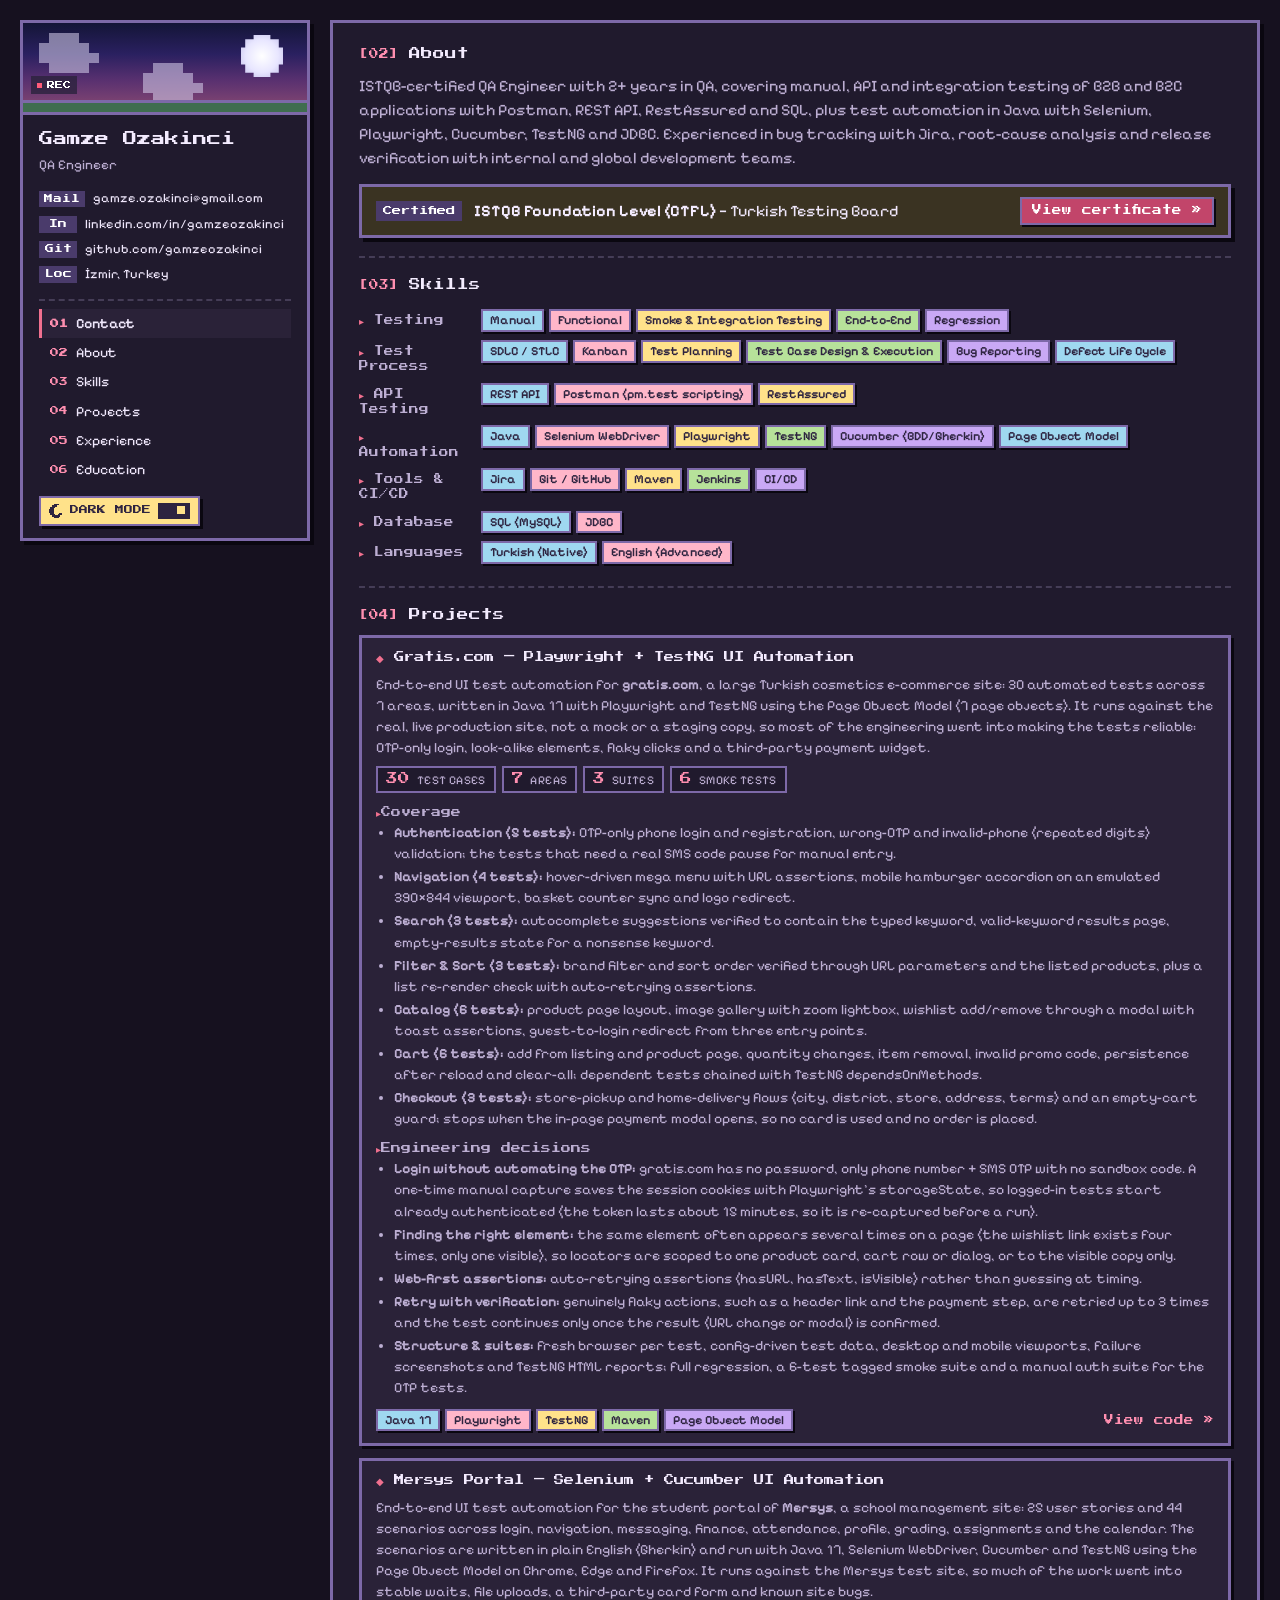
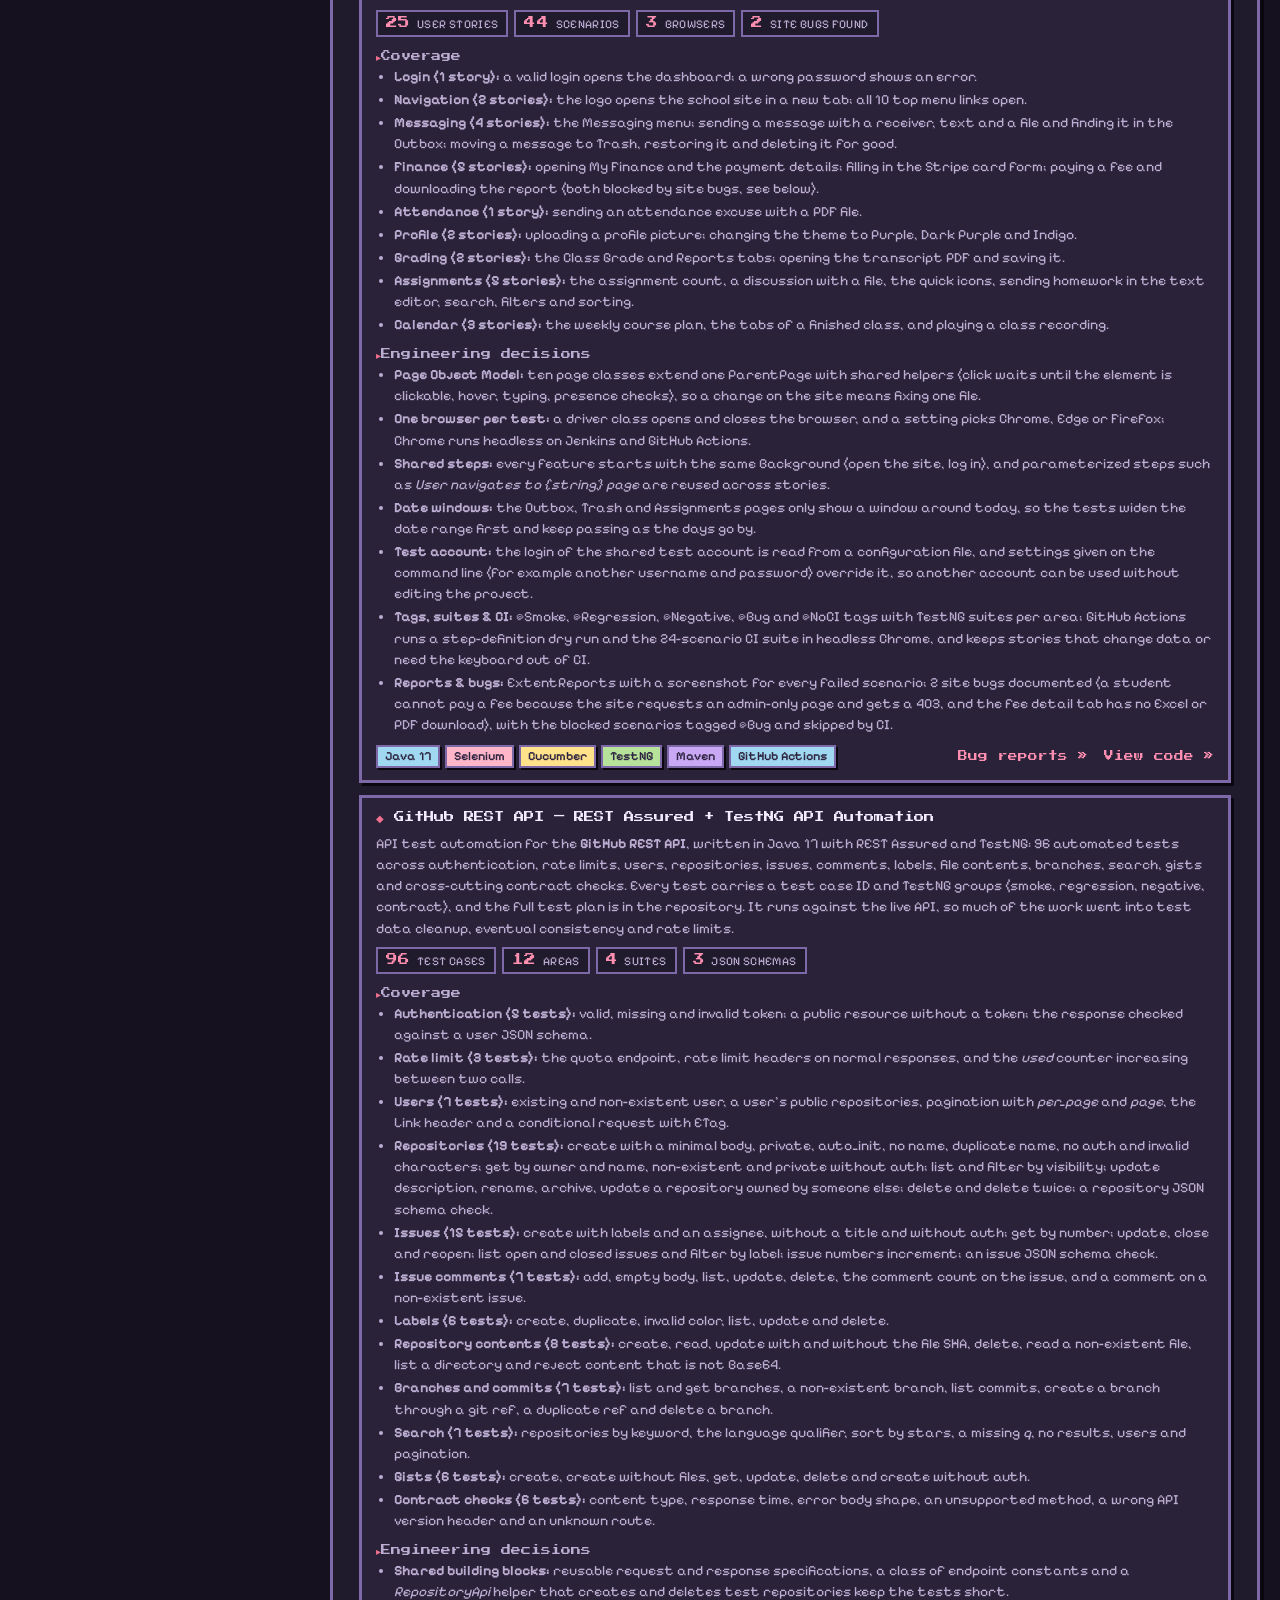
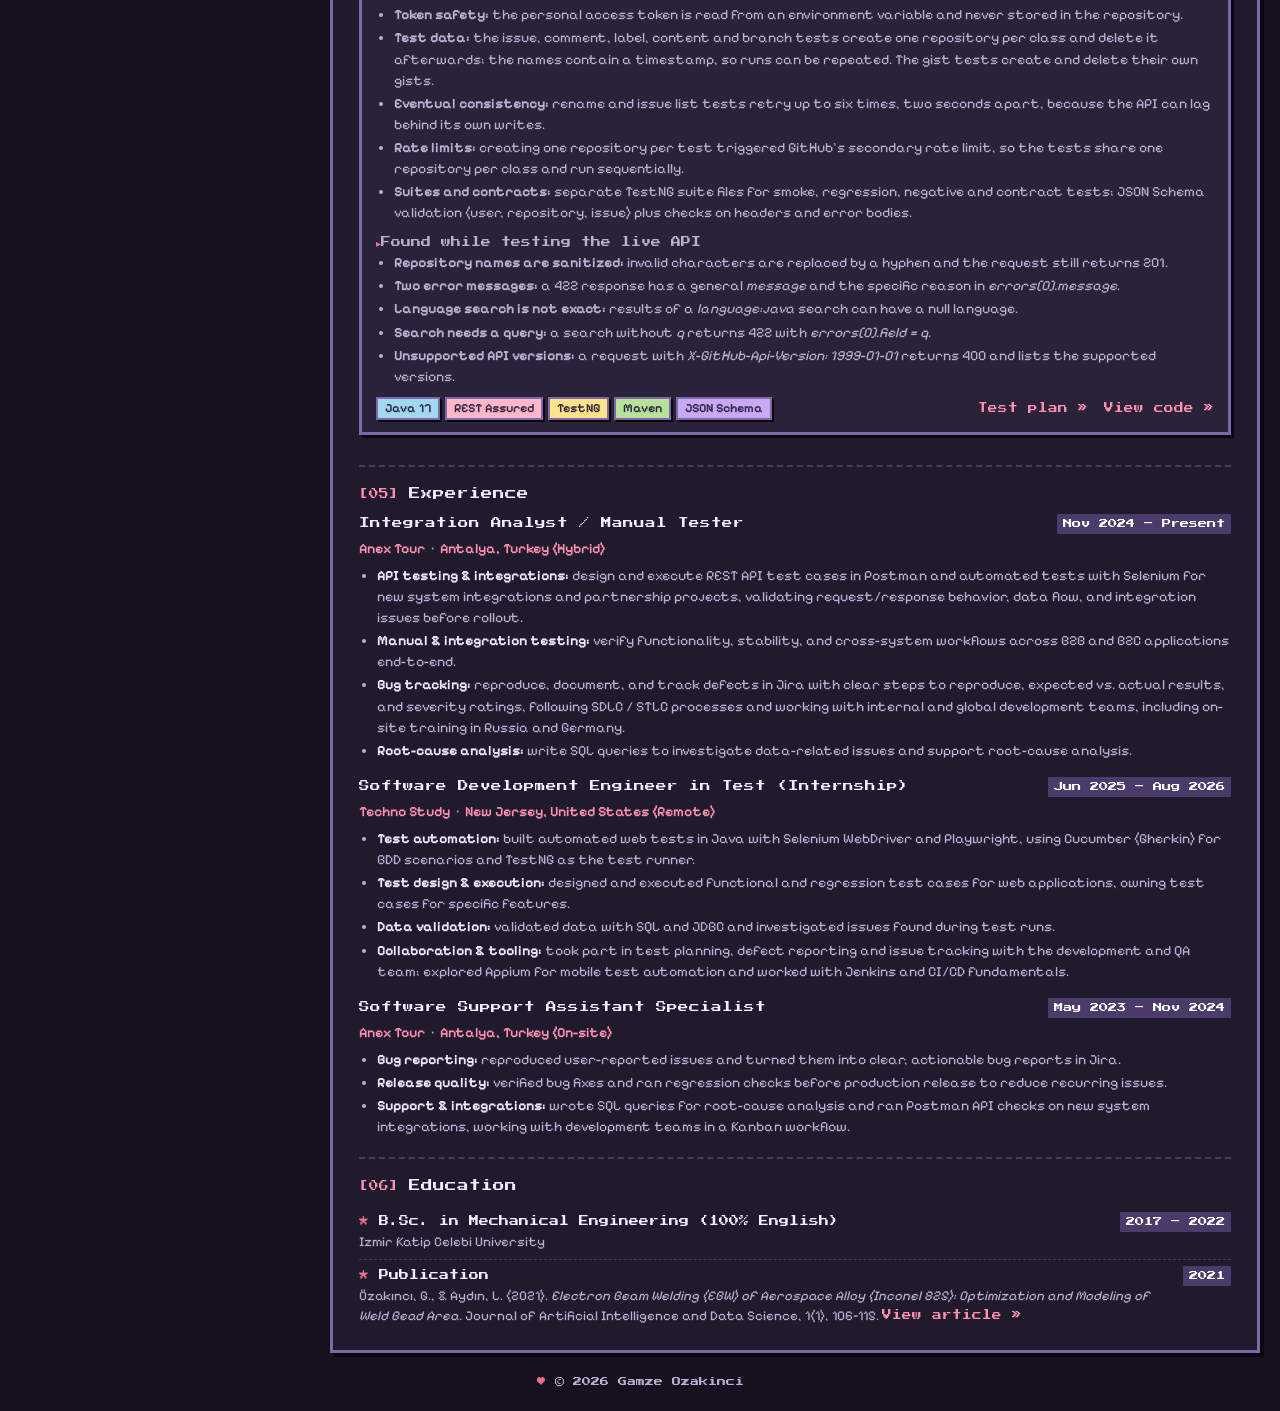
==== commit 0bac34cc: "Add the GitHub REST API testing project" ====
--- a/index.html
+++ b/index.html
@@ -100,7 +100,7 @@
 }
 document.documentElement.setAttribute('data-theme', theme);
 </script>
-<link rel="stylesheet" href="css/style.css?v=31">
+<link rel="stylesheet" href="css/style.css?v=32">
 </head>
 <body>
 
@@ -338,6 +338,66 @@
         </div>
       </article>
 
+      <article class="project featured">
+        <div class="project-head">
+          <h3>GitHub REST API — REST Assured + TestNG API Automation</h3>
+        </div>
+        <p>
+          API test automation for the <strong>GitHub REST API</strong>, written in Java 17 with REST Assured and TestNG: 96 automated tests across authentication, rate limits, users, repositories, issues, comments, labels, file contents, branches, search, gists and cross-cutting contract checks. Every test carries a test case ID and TestNG groups (smoke, regression, negative, contract), and the full test plan is in the repository. It runs against the live API, so much of the work went into test data cleanup, eventual consistency and rate limits.
+        </p>
+        <ul class="stats">
+          <li><b>96</b> test cases</li>
+          <li><b>12</b> areas</li>
+          <li><b>4</b> suites</li>
+          <li><b>3</b> JSON schemas</li>
+        </ul>
+        <h4>Coverage</h4>
+        <ul class="points">
+          <li><strong>Authentication (5 tests):</strong> valid, missing and invalid token; a public resource without a token; the response checked against a user JSON schema.</li>
+          <li><strong>Rate limit (3 tests):</strong> the quota endpoint, rate limit headers on normal responses, and the <em>used</em> counter increasing between two calls.</li>
+          <li><strong>Users (7 tests):</strong> existing and non-existent user, a user's public repositories, pagination with <em>per_page</em> and <em>page</em>, the Link header and a conditional request with ETag.</li>
+          <li><strong>Repositories (19 tests):</strong> create with a minimal body, private, auto_init, no name, duplicate name, no auth and invalid characters; get by owner and name, non-existent and private without auth; list and filter by visibility; update description, rename, archive, update a repository owned by someone else; delete and delete twice; a repository JSON schema check.</li>
+          <li><strong>Issues (15 tests):</strong> create with labels and an assignee, without a title and without auth; get by number; update, close and reopen; list open and closed issues and filter by label; issue numbers increment; an issue JSON schema check.</li>
+          <li><strong>Issue comments (7 tests):</strong> add, empty body, list, update, delete, the comment count on the issue, and a comment on a non-existent issue.</li>
+          <li><strong>Labels (6 tests):</strong> create, duplicate, invalid color, list, update and delete.</li>
+          <li><strong>Repository contents (8 tests):</strong> create, read, update with and without the file SHA, delete, read a non-existent file, list a directory and reject content that is not Base64.</li>
+          <li><strong>Branches and commits (7 tests):</strong> list and get branches, a non-existent branch, list commits, create a branch through a git ref, a duplicate ref and delete a branch.</li>
+          <li><strong>Search (7 tests):</strong> repositories by keyword, the language qualifier, sort by stars, a missing <em>q</em>, no results, users and pagination.</li>
+          <li><strong>Gists (6 tests):</strong> create, create without files, get, update, delete and create without auth.</li>
+          <li><strong>Contract checks (6 tests):</strong> content type, response time, error body shape, an unsupported method, a wrong API version header and an unknown route.</li>
+        </ul>
+        <h4>Engineering decisions</h4>
+        <ul class="points">
+          <li><strong>Shared building blocks:</strong> reusable request and response specifications, a class of endpoint constants and a <em>RepositoryApi</em> helper that creates and deletes test repositories keep the tests short.</li>
+          <li><strong>Token safety:</strong> the personal access token is read from an environment variable and never stored in the repository.</li>
+          <li><strong>Test data:</strong> the issue, comment, label, content and branch tests create one repository per class and delete it afterwards; the names contain a timestamp, so runs can be repeated. The gist tests create and delete their own gists.</li>
+          <li><strong>Eventual consistency:</strong> rename and issue list tests retry up to six times, two seconds apart, because the API can lag behind its own writes.</li>
+          <li><strong>Rate limits:</strong> creating one repository per test triggered GitHub's secondary rate limit, so the tests share one repository per class and run sequentially.</li>
+          <li><strong>Suites and contracts:</strong> separate TestNG suite files for smoke, regression, negative and contract tests; JSON Schema validation (user, repository, issue) plus checks on headers and error bodies.</li>
+        </ul>
+        <h4>Found while testing the live API</h4>
+        <ul class="points">
+          <li><strong>Repository names are sanitized:</strong> invalid characters are replaced by a hyphen and the request still returns 201.</li>
+          <li><strong>Two error messages:</strong> a 422 response has a general <em>message</em> and the specific reason in <em>errors[0].message</em>.</li>
+          <li><strong>Language search is not exact:</strong> results of a <em>language:java</em> search can have a null language.</li>
+          <li><strong>Search needs a query:</strong> a search without <em>q</em> returns 422 with <em>errors[0].field = q</em>.</li>
+          <li><strong>Unsupported API versions:</strong> a request with <em>X-GitHub-Api-Version: 1999-01-01</em> returns 400 and lists the supported versions.</li>
+        </ul>
+        <div class="project-foot">
+          <div class="tags">
+            <span class="tag">Java 17</span>
+            <span class="tag">REST Assured</span>
+            <span class="tag">TestNG</span>
+            <span class="tag">Maven</span>
+            <span class="tag">JSON Schema</span>
+          </div>
+          <div class="links">
+            <a class="link" href="https://github.com/gamzeozakinci/GithubApiProject/blob/master/docs/GitHub-API-Test-Plan.pdf" target="_blank" rel="noopener">Test plan »</a>
+            <a class="link" href="https://github.com/gamzeozakinci/GithubApiProject" target="_blank" rel="noopener">View code »</a>
+          </div>
+        </div>
+      </article>
+
     </section>
 
     <section id="experience" class="block">
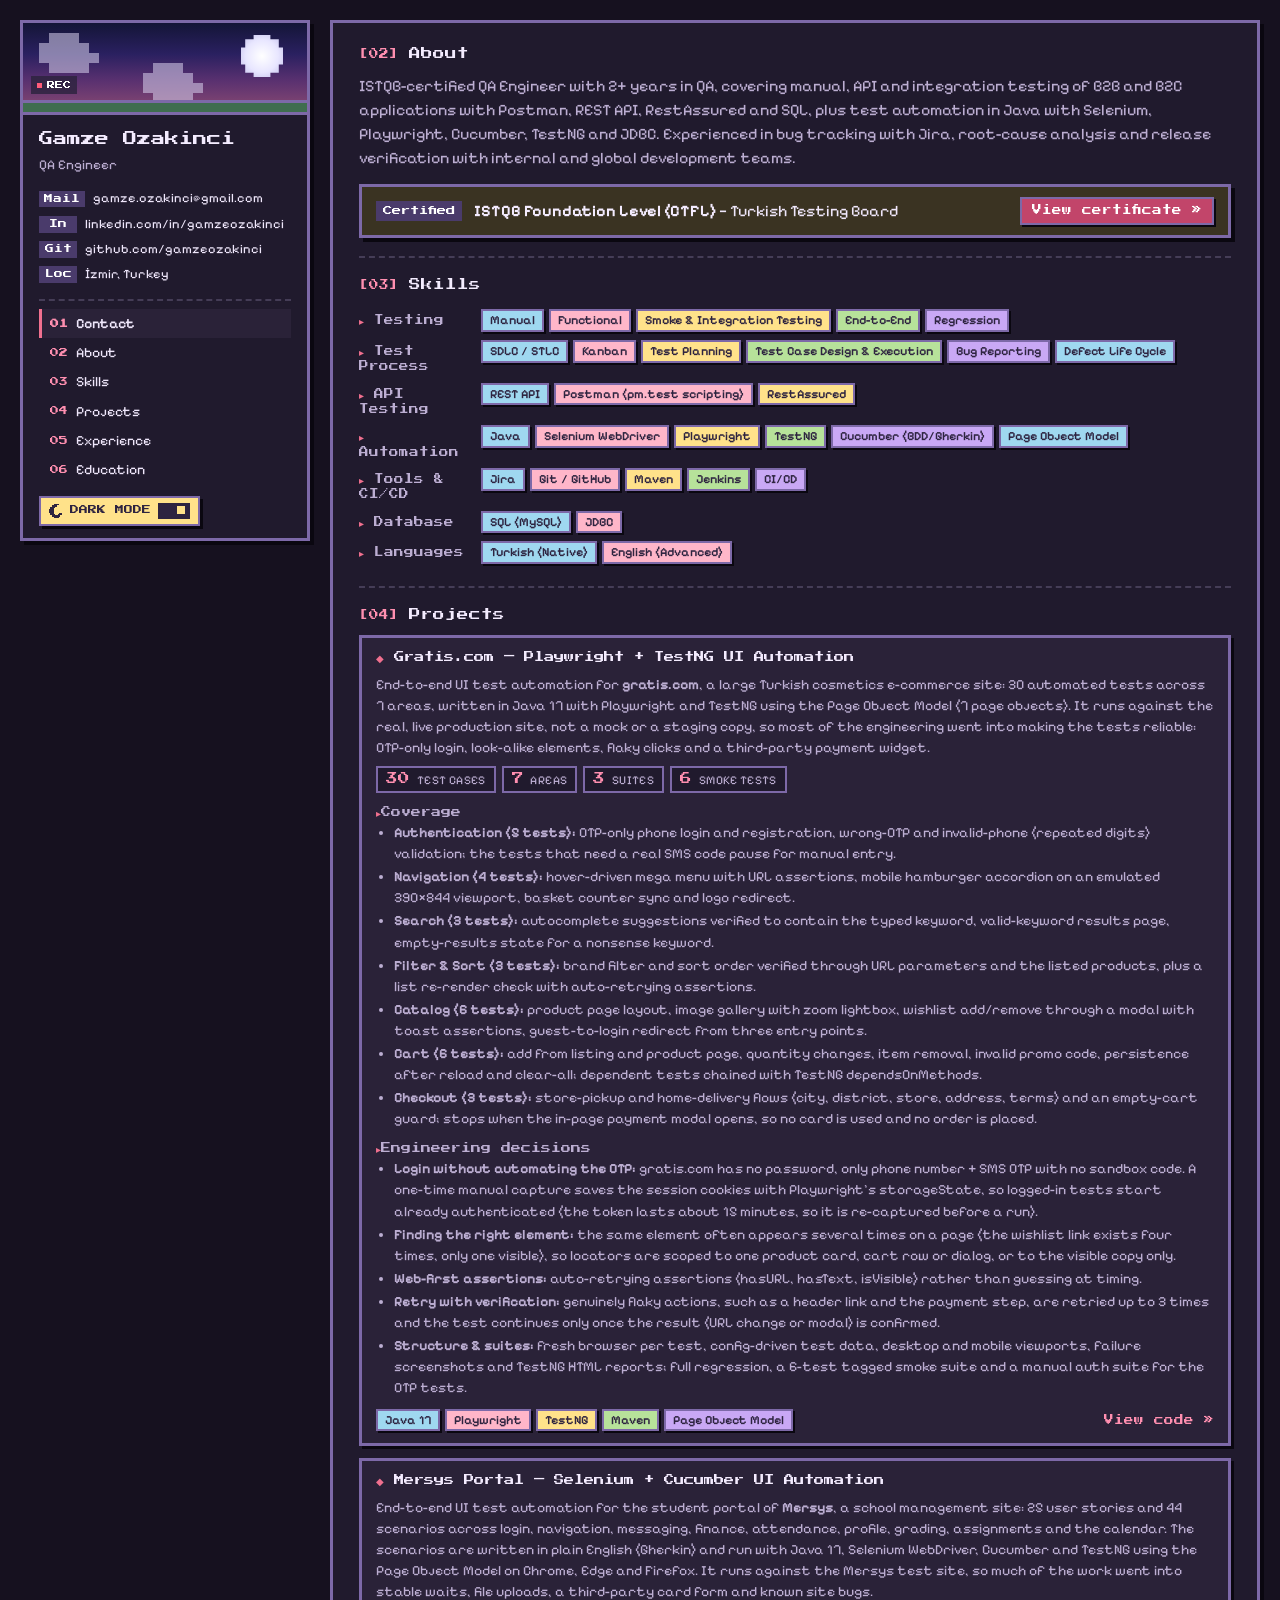
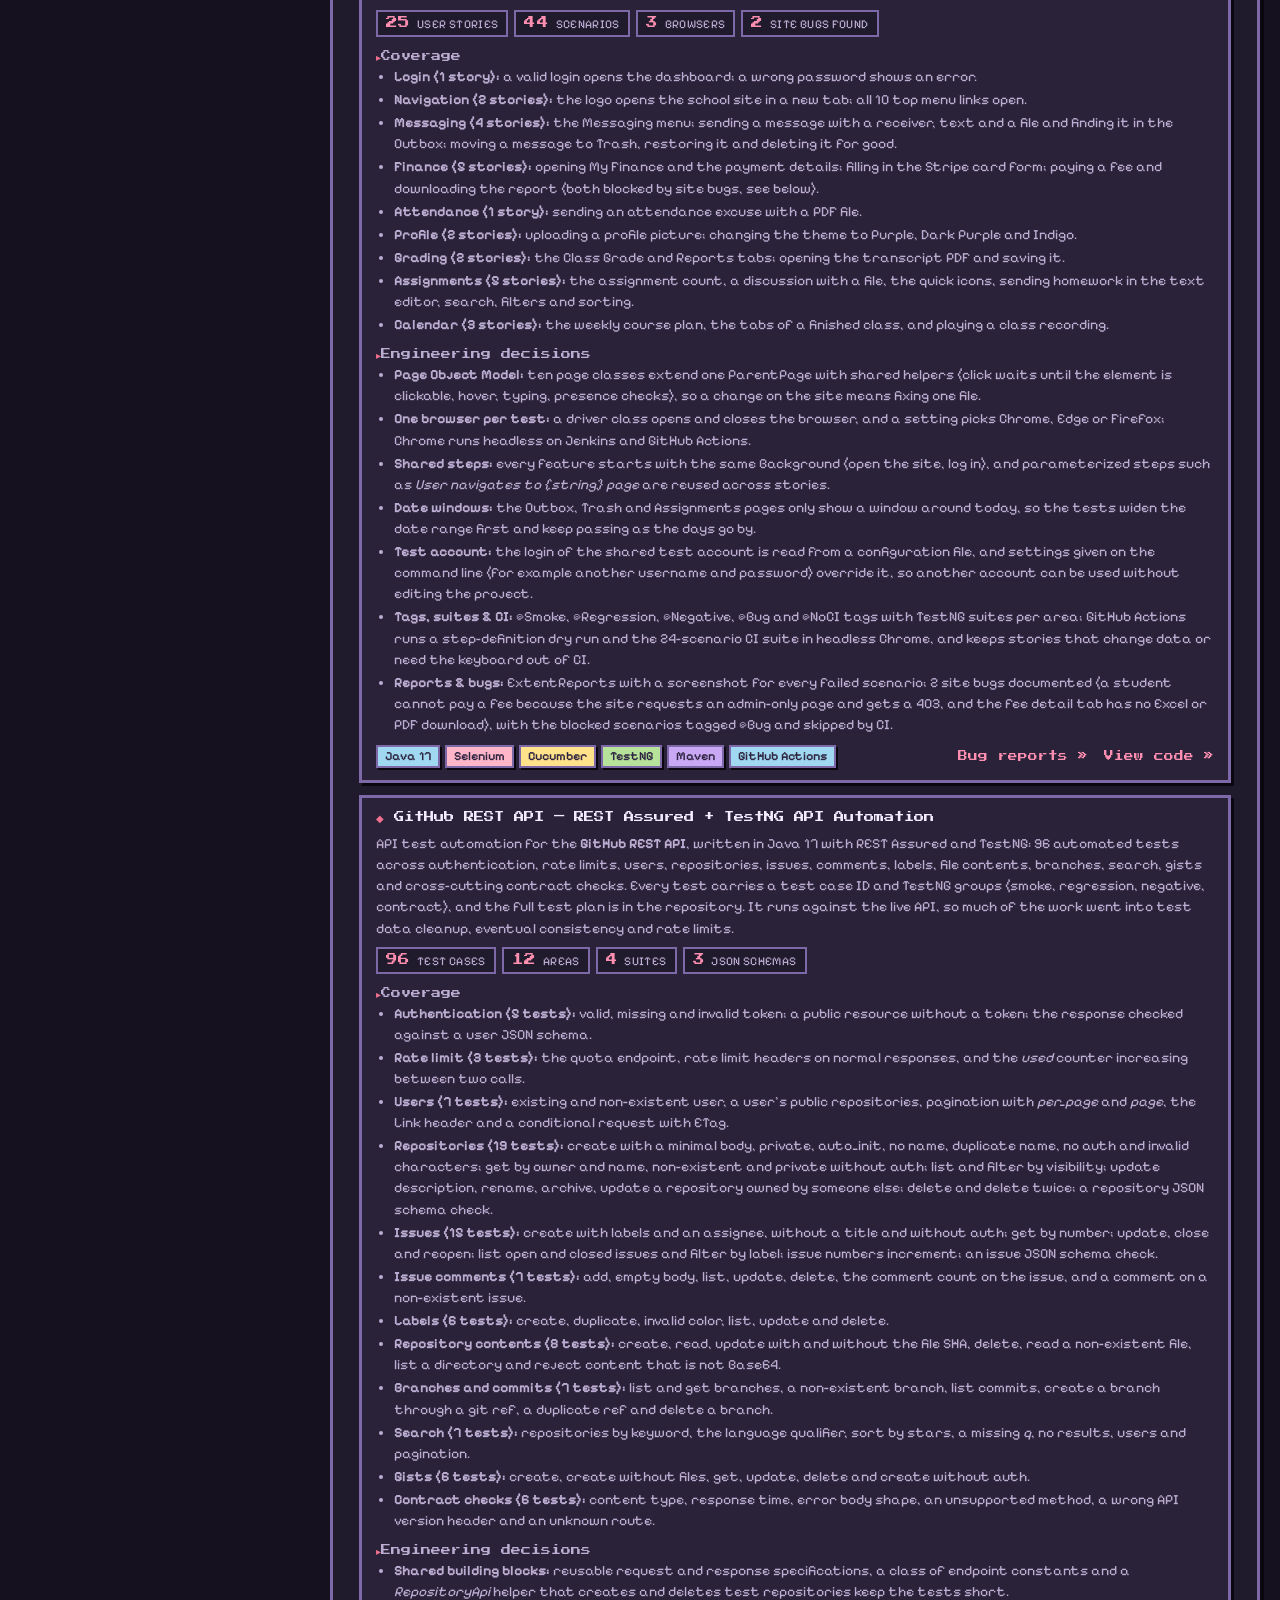
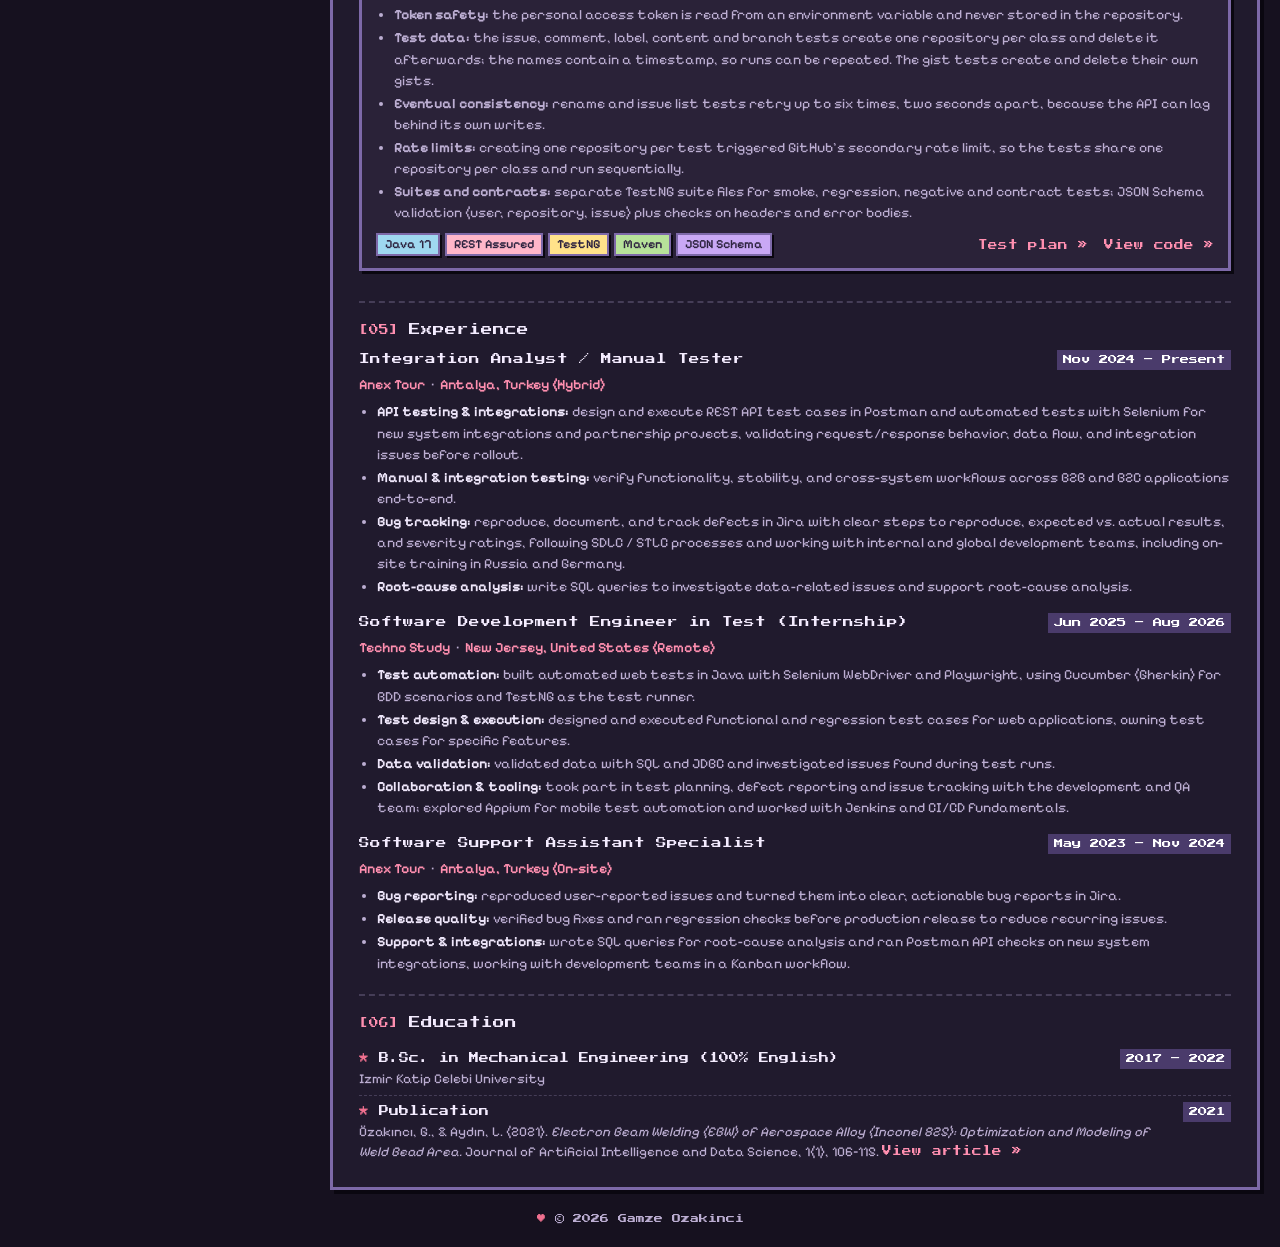
==== commit cfef860e: "Remove the live API findings from the API project card for now" ====
--- a/index.html
+++ b/index.html
@@ -375,14 +375,6 @@
           <li><strong>Rate limits:</strong> creating one repository per test triggered GitHub's secondary rate limit, so the tests share one repository per class and run sequentially.</li>
           <li><strong>Suites and contracts:</strong> separate TestNG suite files for smoke, regression, negative and contract tests; JSON Schema validation (user, repository, issue) plus checks on headers and error bodies.</li>
         </ul>
-        <h4>Found while testing the live API</h4>
-        <ul class="points">
-          <li><strong>Repository names are sanitized:</strong> invalid characters are replaced by a hyphen and the request still returns 201.</li>
-          <li><strong>Two error messages:</strong> a 422 response has a general <em>message</em> and the specific reason in <em>errors[0].message</em>.</li>
-          <li><strong>Language search is not exact:</strong> results of a <em>language:java</em> search can have a null language.</li>
-          <li><strong>Search needs a query:</strong> a search without <em>q</em> returns 422 with <em>errors[0].field = q</em>.</li>
-          <li><strong>Unsupported API versions:</strong> a request with <em>X-GitHub-Api-Version: 1999-01-01</em> returns 400 and lists the supported versions.</li>
-        </ul>
         <div class="project-foot">
           <div class="tags">
             <span class="tag">Java 17</span>
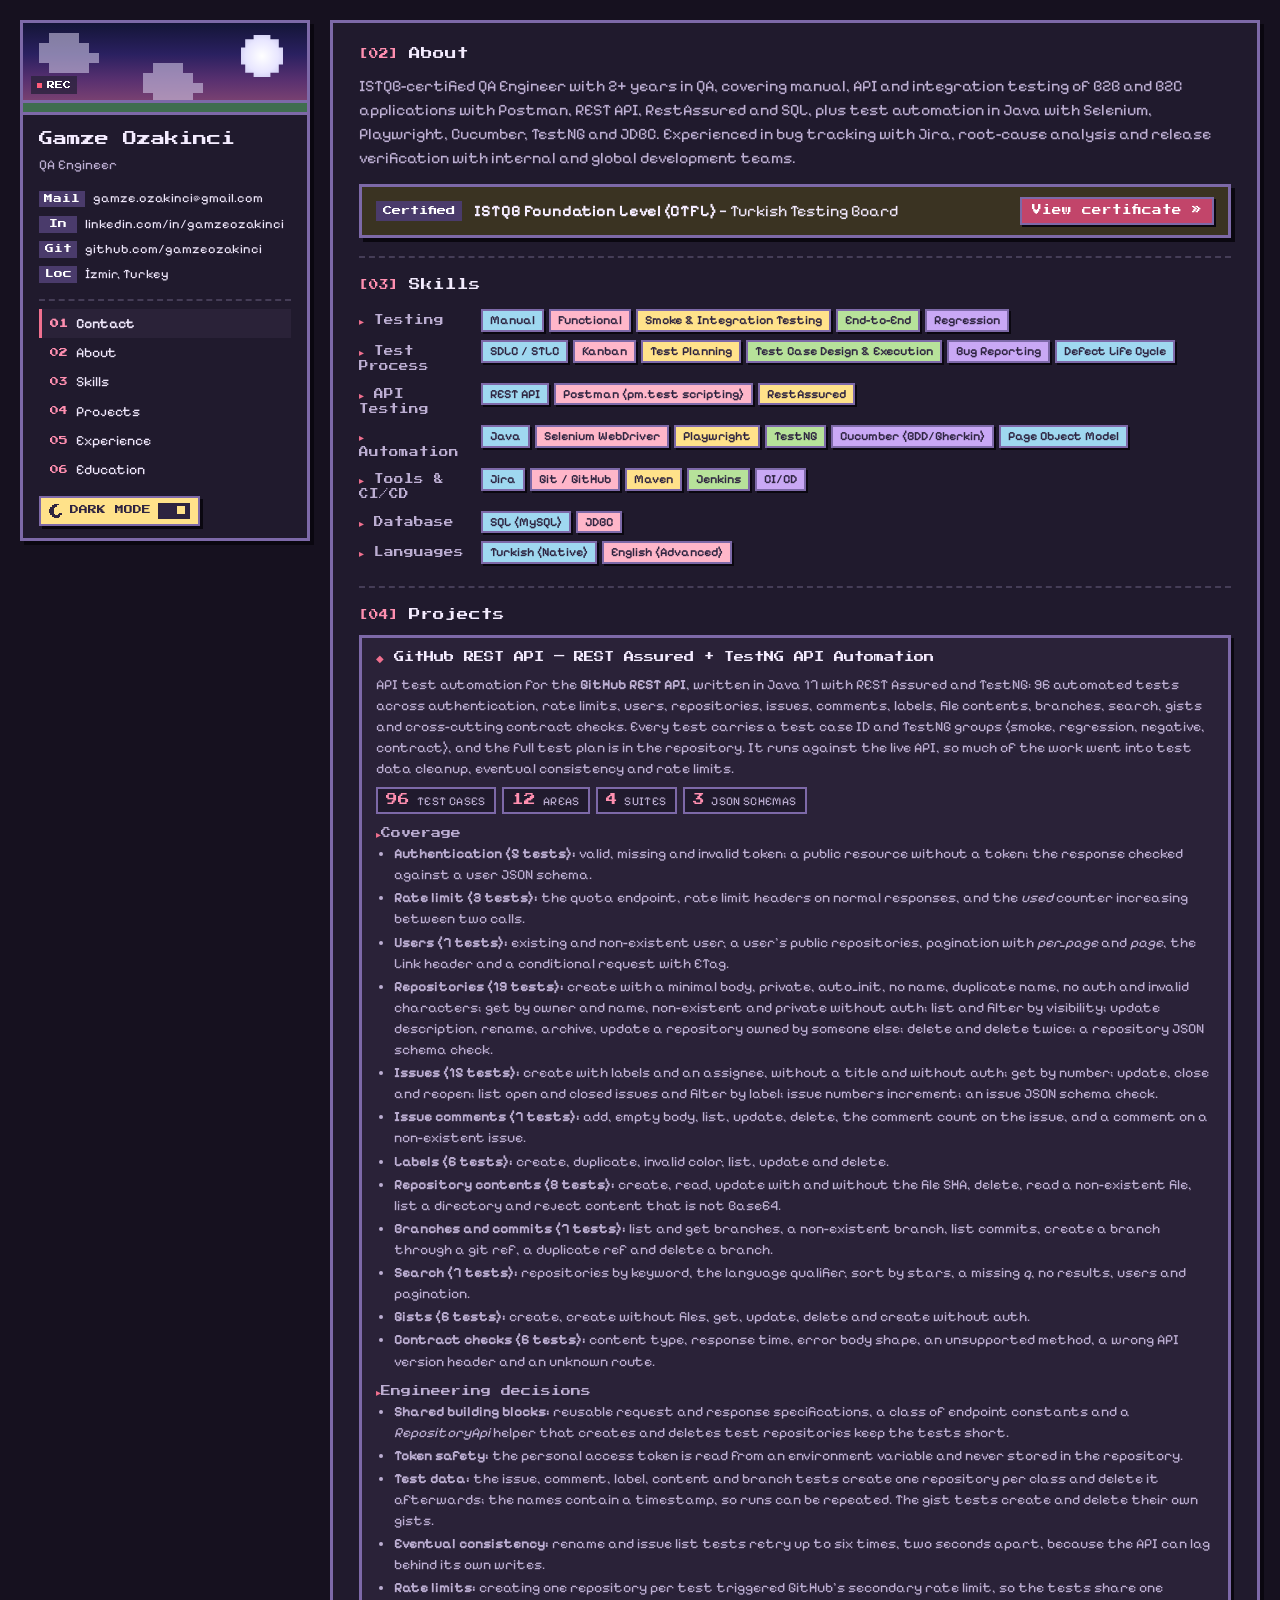
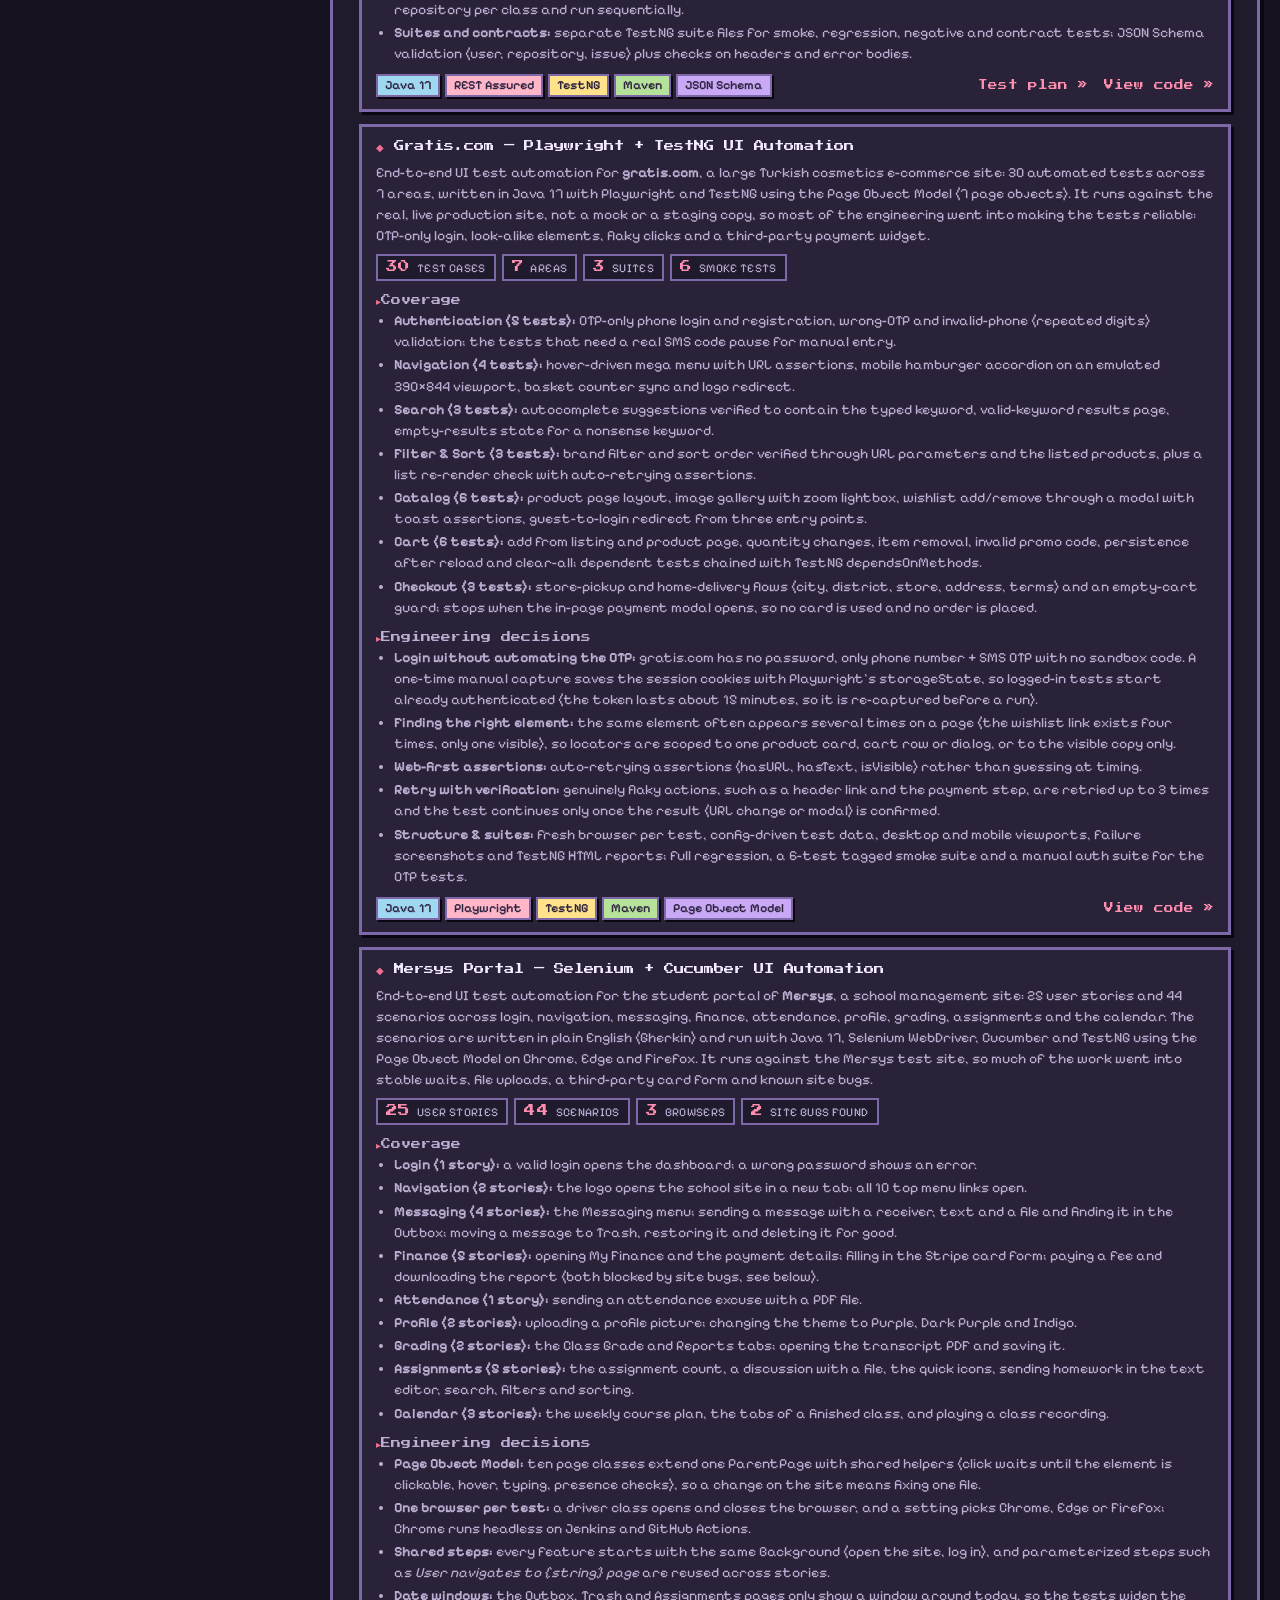
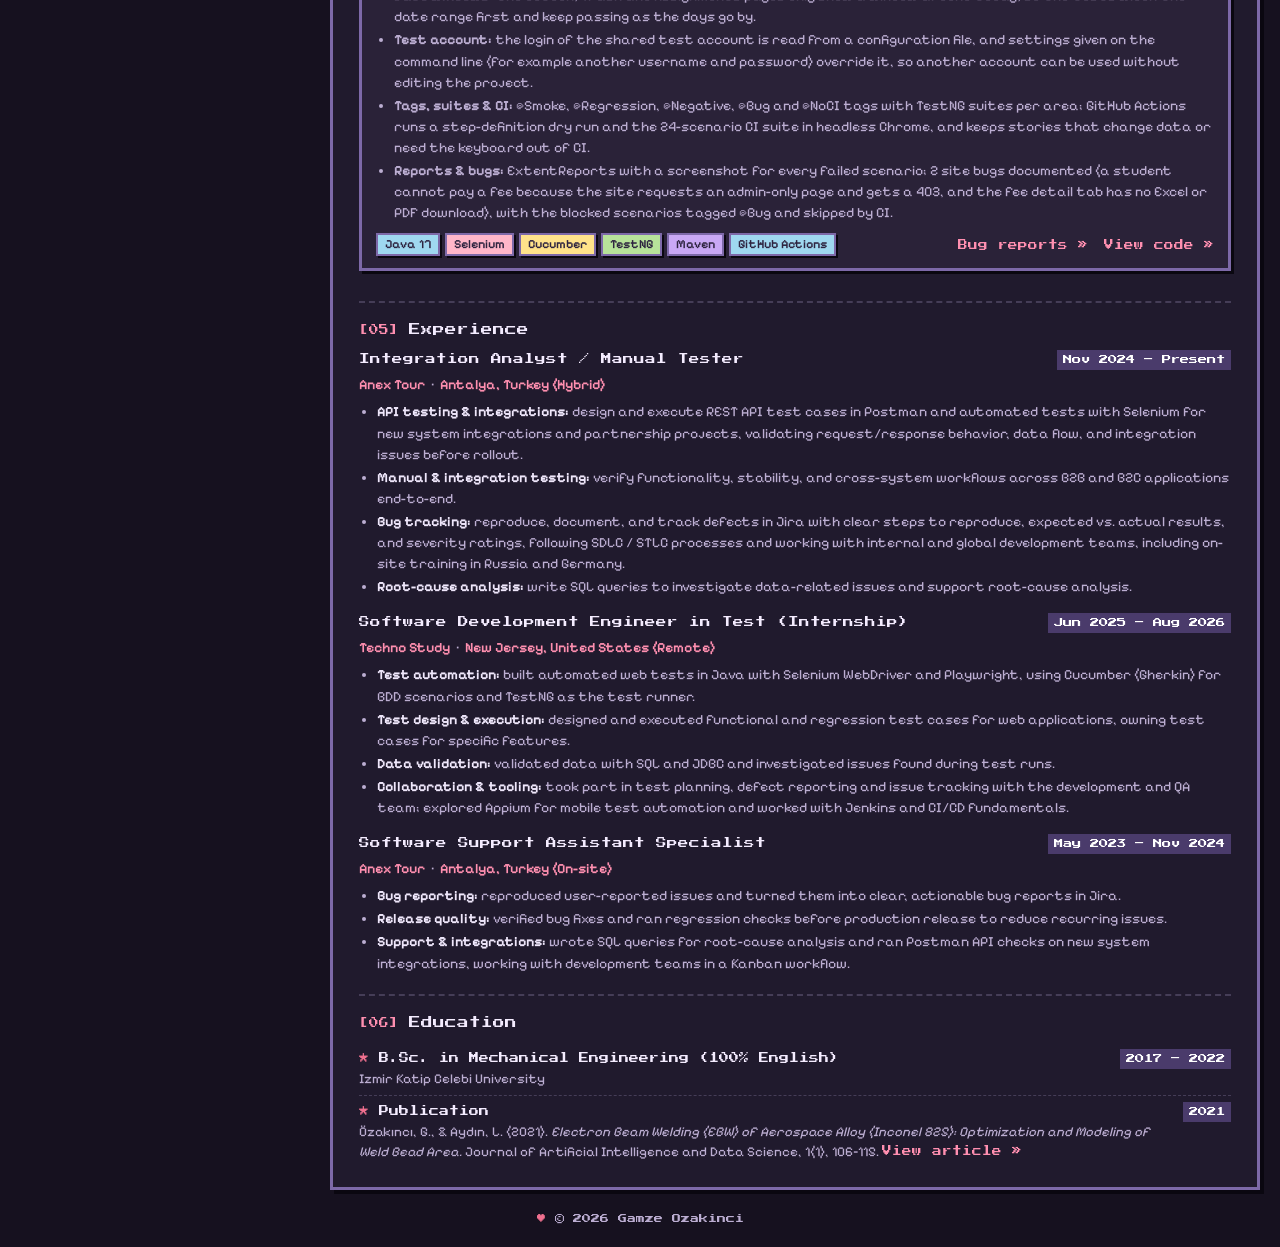
==== commit 1d236b93: "Show the API project first in the projects section" ====
--- a/index.html
+++ b/index.html
@@ -237,6 +237,58 @@
 
       <article class="project featured">
         <div class="project-head">
+          <h3>GitHub REST API — REST Assured + TestNG API Automation</h3>
+        </div>
+        <p>
+          API test automation for the <strong>GitHub REST API</strong>, written in Java 17 with REST Assured and TestNG: 96 automated tests across authentication, rate limits, users, repositories, issues, comments, labels, file contents, branches, search, gists and cross-cutting contract checks. Every test carries a test case ID and TestNG groups (smoke, regression, negative, contract), and the full test plan is in the repository. It runs against the live API, so much of the work went into test data cleanup, eventual consistency and rate limits.
+        </p>
+        <ul class="stats">
+          <li><b>96</b> test cases</li>
+          <li><b>12</b> areas</li>
+          <li><b>4</b> suites</li>
+          <li><b>3</b> JSON schemas</li>
+        </ul>
+        <h4>Coverage</h4>
+        <ul class="points">
+          <li><strong>Authentication (5 tests):</strong> valid, missing and invalid token; a public resource without a token; the response checked against a user JSON schema.</li>
+          <li><strong>Rate limit (3 tests):</strong> the quota endpoint, rate limit headers on normal responses, and the <em>used</em> counter increasing between two calls.</li>
+          <li><strong>Users (7 tests):</strong> existing and non-existent user, a user's public repositories, pagination with <em>per_page</em> and <em>page</em>, the Link header and a conditional request with ETag.</li>
+          <li><strong>Repositories (19 tests):</strong> create with a minimal body, private, auto_init, no name, duplicate name, no auth and invalid characters; get by owner and name, non-existent and private without auth; list and filter by visibility; update description, rename, archive, update a repository owned by someone else; delete and delete twice; a repository JSON schema check.</li>
+          <li><strong>Issues (15 tests):</strong> create with labels and an assignee, without a title and without auth; get by number; update, close and reopen; list open and closed issues and filter by label; issue numbers increment; an issue JSON schema check.</li>
+          <li><strong>Issue comments (7 tests):</strong> add, empty body, list, update, delete, the comment count on the issue, and a comment on a non-existent issue.</li>
+          <li><strong>Labels (6 tests):</strong> create, duplicate, invalid color, list, update and delete.</li>
+          <li><strong>Repository contents (8 tests):</strong> create, read, update with and without the file SHA, delete, read a non-existent file, list a directory and reject content that is not Base64.</li>
+          <li><strong>Branches and commits (7 tests):</strong> list and get branches, a non-existent branch, list commits, create a branch through a git ref, a duplicate ref and delete a branch.</li>
+          <li><strong>Search (7 tests):</strong> repositories by keyword, the language qualifier, sort by stars, a missing <em>q</em>, no results, users and pagination.</li>
+          <li><strong>Gists (6 tests):</strong> create, create without files, get, update, delete and create without auth.</li>
+          <li><strong>Contract checks (6 tests):</strong> content type, response time, error body shape, an unsupported method, a wrong API version header and an unknown route.</li>
+        </ul>
+        <h4>Engineering decisions</h4>
+        <ul class="points">
+          <li><strong>Shared building blocks:</strong> reusable request and response specifications, a class of endpoint constants and a <em>RepositoryApi</em> helper that creates and deletes test repositories keep the tests short.</li>
+          <li><strong>Token safety:</strong> the personal access token is read from an environment variable and never stored in the repository.</li>
+          <li><strong>Test data:</strong> the issue, comment, label, content and branch tests create one repository per class and delete it afterwards; the names contain a timestamp, so runs can be repeated. The gist tests create and delete their own gists.</li>
+          <li><strong>Eventual consistency:</strong> rename and issue list tests retry up to six times, two seconds apart, because the API can lag behind its own writes.</li>
+          <li><strong>Rate limits:</strong> creating one repository per test triggered GitHub's secondary rate limit, so the tests share one repository per class and run sequentially.</li>
+          <li><strong>Suites and contracts:</strong> separate TestNG suite files for smoke, regression, negative and contract tests; JSON Schema validation (user, repository, issue) plus checks on headers and error bodies.</li>
+        </ul>
+        <div class="project-foot">
+          <div class="tags">
+            <span class="tag">Java 17</span>
+            <span class="tag">REST Assured</span>
+            <span class="tag">TestNG</span>
+            <span class="tag">Maven</span>
+            <span class="tag">JSON Schema</span>
+          </div>
+          <div class="links">
+            <a class="link" href="https://github.com/gamzeozakinci/GithubApiProject/blob/master/docs/GitHub-API-Test-Plan.pdf" target="_blank" rel="noopener">Test plan »</a>
+            <a class="link" href="https://github.com/gamzeozakinci/GithubApiProject" target="_blank" rel="noopener">View code »</a>
+          </div>
+        </div>
+      </article>
+
+      <article class="project featured">
+        <div class="project-head">
           <h3>Gratis.com — Playwright + TestNG UI Automation</h3>
         </div>
         <p>
@@ -338,58 +390,6 @@
         </div>
       </article>
 
-      <article class="project featured">
-        <div class="project-head">
-          <h3>GitHub REST API — REST Assured + TestNG API Automation</h3>
-        </div>
-        <p>
-          API test automation for the <strong>GitHub REST API</strong>, written in Java 17 with REST Assured and TestNG: 96 automated tests across authentication, rate limits, users, repositories, issues, comments, labels, file contents, branches, search, gists and cross-cutting contract checks. Every test carries a test case ID and TestNG groups (smoke, regression, negative, contract), and the full test plan is in the repository. It runs against the live API, so much of the work went into test data cleanup, eventual consistency and rate limits.
-        </p>
-        <ul class="stats">
-          <li><b>96</b> test cases</li>
-          <li><b>12</b> areas</li>
-          <li><b>4</b> suites</li>
-          <li><b>3</b> JSON schemas</li>
-        </ul>
-        <h4>Coverage</h4>
-        <ul class="points">
-          <li><strong>Authentication (5 tests):</strong> valid, missing and invalid token; a public resource without a token; the response checked against a user JSON schema.</li>
-          <li><strong>Rate limit (3 tests):</strong> the quota endpoint, rate limit headers on normal responses, and the <em>used</em> counter increasing between two calls.</li>
-          <li><strong>Users (7 tests):</strong> existing and non-existent user, a user's public repositories, pagination with <em>per_page</em> and <em>page</em>, the Link header and a conditional request with ETag.</li>
-          <li><strong>Repositories (19 tests):</strong> create with a minimal body, private, auto_init, no name, duplicate name, no auth and invalid characters; get by owner and name, non-existent and private without auth; list and filter by visibility; update description, rename, archive, update a repository owned by someone else; delete and delete twice; a repository JSON schema check.</li>
-          <li><strong>Issues (15 tests):</strong> create with labels and an assignee, without a title and without auth; get by number; update, close and reopen; list open and closed issues and filter by label; issue numbers increment; an issue JSON schema check.</li>
-          <li><strong>Issue comments (7 tests):</strong> add, empty body, list, update, delete, the comment count on the issue, and a comment on a non-existent issue.</li>
-          <li><strong>Labels (6 tests):</strong> create, duplicate, invalid color, list, update and delete.</li>
-          <li><strong>Repository contents (8 tests):</strong> create, read, update with and without the file SHA, delete, read a non-existent file, list a directory and reject content that is not Base64.</li>
-          <li><strong>Branches and commits (7 tests):</strong> list and get branches, a non-existent branch, list commits, create a branch through a git ref, a duplicate ref and delete a branch.</li>
-          <li><strong>Search (7 tests):</strong> repositories by keyword, the language qualifier, sort by stars, a missing <em>q</em>, no results, users and pagination.</li>
-          <li><strong>Gists (6 tests):</strong> create, create without files, get, update, delete and create without auth.</li>
-          <li><strong>Contract checks (6 tests):</strong> content type, response time, error body shape, an unsupported method, a wrong API version header and an unknown route.</li>
-        </ul>
-        <h4>Engineering decisions</h4>
-        <ul class="points">
-          <li><strong>Shared building blocks:</strong> reusable request and response specifications, a class of endpoint constants and a <em>RepositoryApi</em> helper that creates and deletes test repositories keep the tests short.</li>
-          <li><strong>Token safety:</strong> the personal access token is read from an environment variable and never stored in the repository.</li>
-          <li><strong>Test data:</strong> the issue, comment, label, content and branch tests create one repository per class and delete it afterwards; the names contain a timestamp, so runs can be repeated. The gist tests create and delete their own gists.</li>
-          <li><strong>Eventual consistency:</strong> rename and issue list tests retry up to six times, two seconds apart, because the API can lag behind its own writes.</li>
-          <li><strong>Rate limits:</strong> creating one repository per test triggered GitHub's secondary rate limit, so the tests share one repository per class and run sequentially.</li>
-          <li><strong>Suites and contracts:</strong> separate TestNG suite files for smoke, regression, negative and contract tests; JSON Schema validation (user, repository, issue) plus checks on headers and error bodies.</li>
-        </ul>
-        <div class="project-foot">
-          <div class="tags">
-            <span class="tag">Java 17</span>
-            <span class="tag">REST Assured</span>
-            <span class="tag">TestNG</span>
-            <span class="tag">Maven</span>
-            <span class="tag">JSON Schema</span>
-          </div>
-          <div class="links">
-            <a class="link" href="https://github.com/gamzeozakinci/GithubApiProject/blob/master/docs/GitHub-API-Test-Plan.pdf" target="_blank" rel="noopener">Test plan »</a>
-            <a class="link" href="https://github.com/gamzeozakinci/GithubApiProject" target="_blank" rel="noopener">View code »</a>
-          </div>
-        </div>
-      </article>
-
     </section>
 
     <section id="experience" class="block">
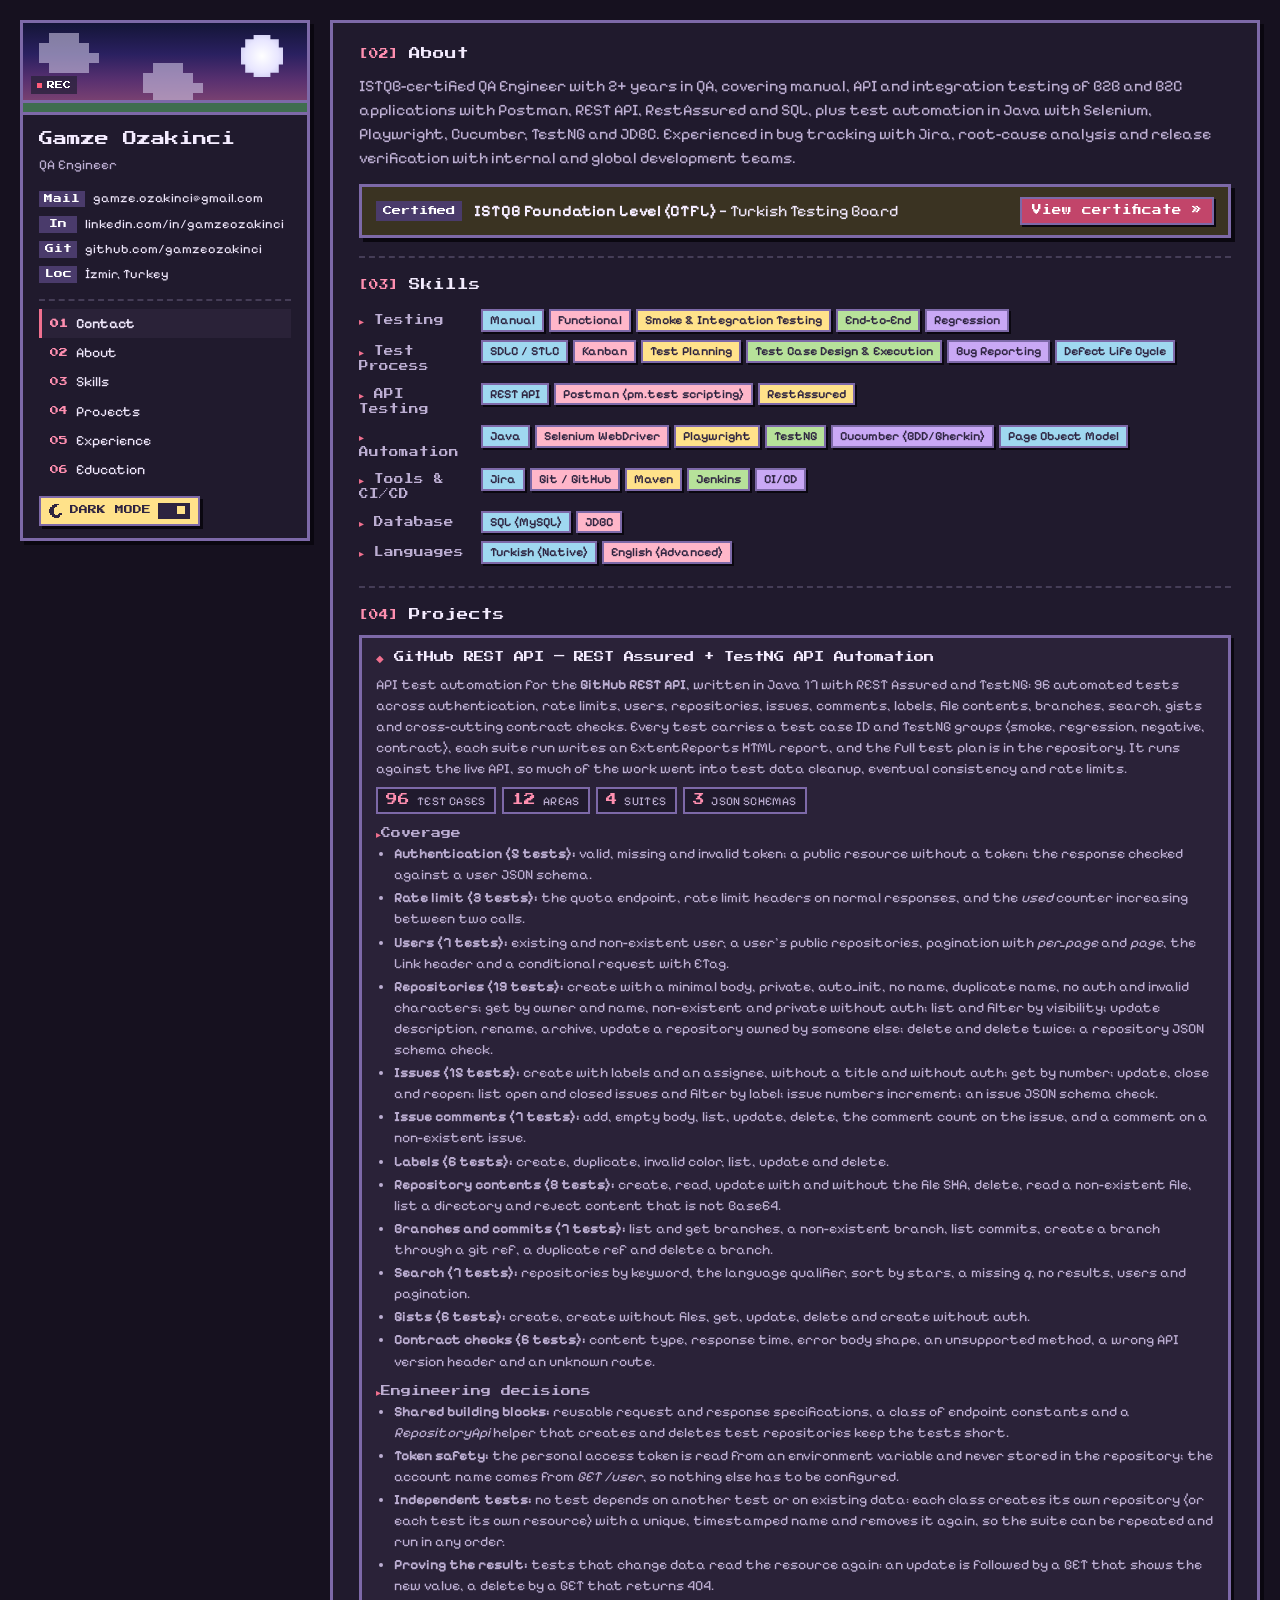
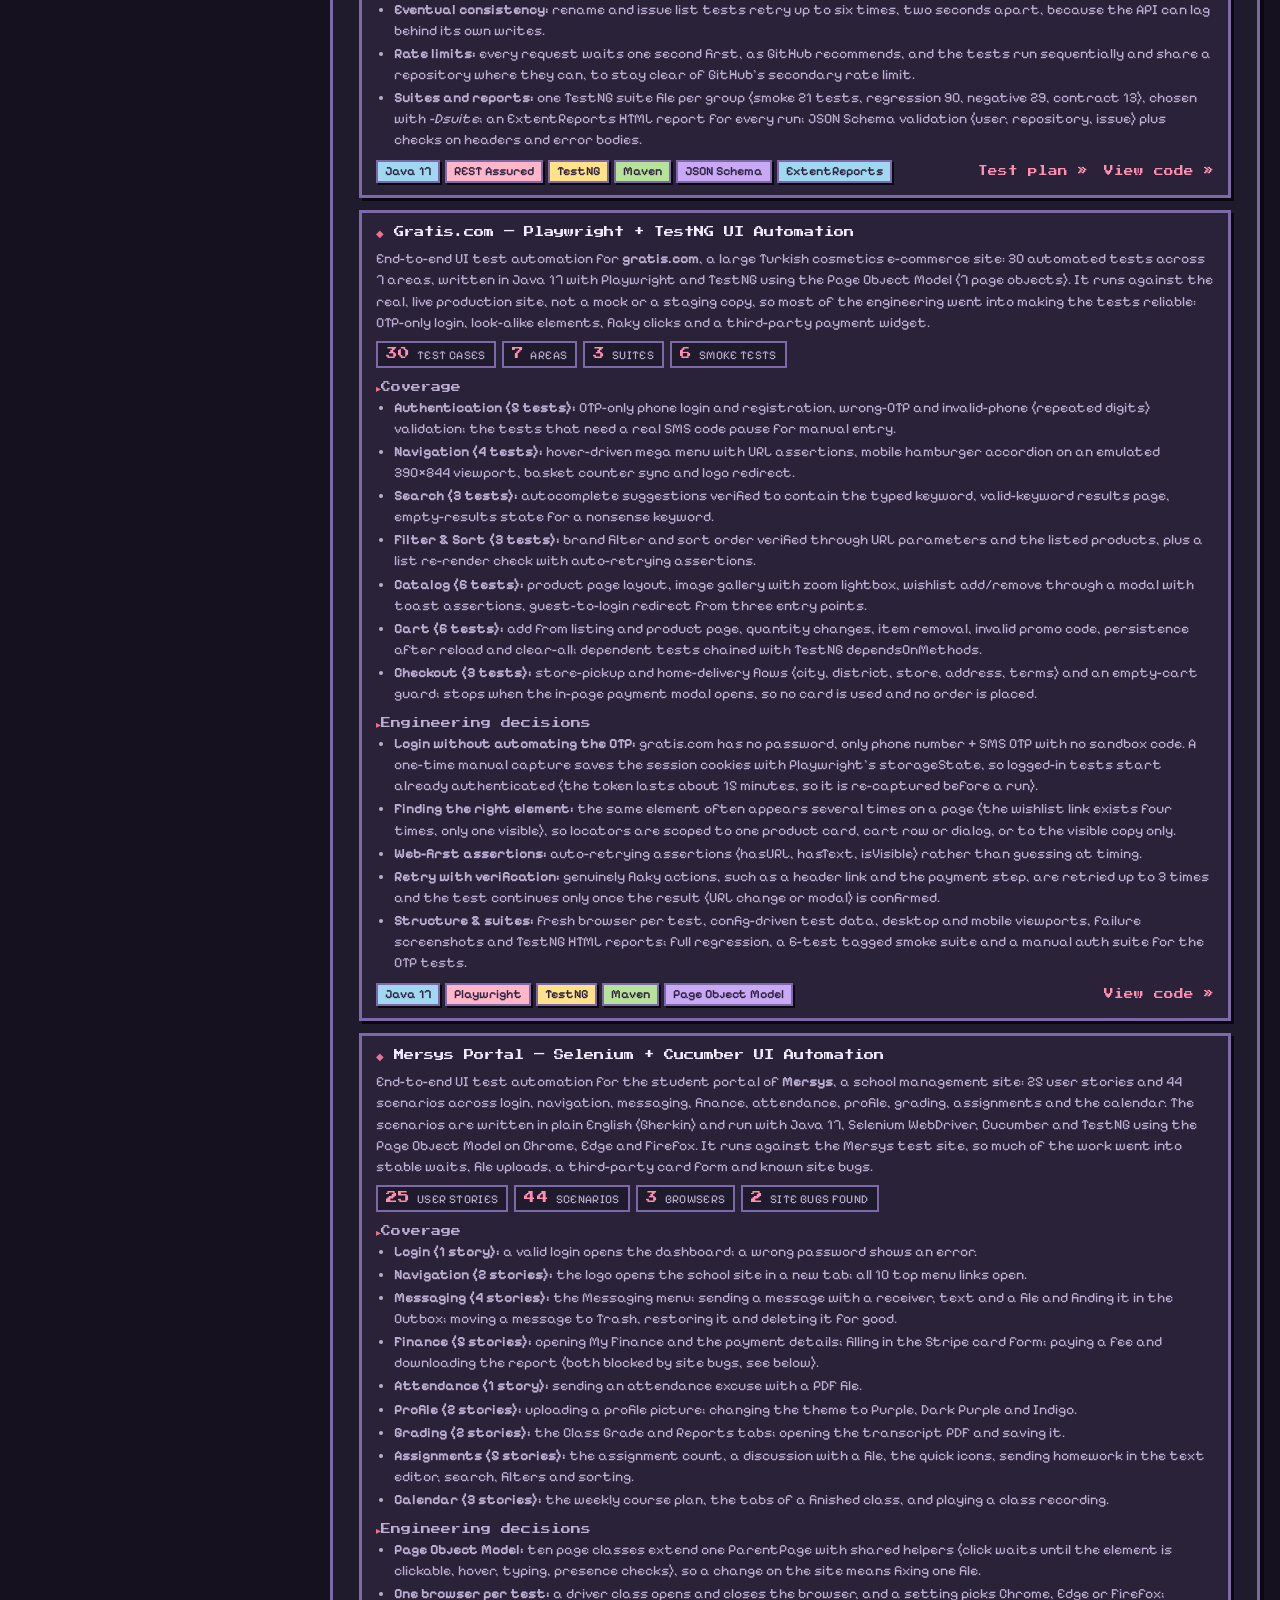
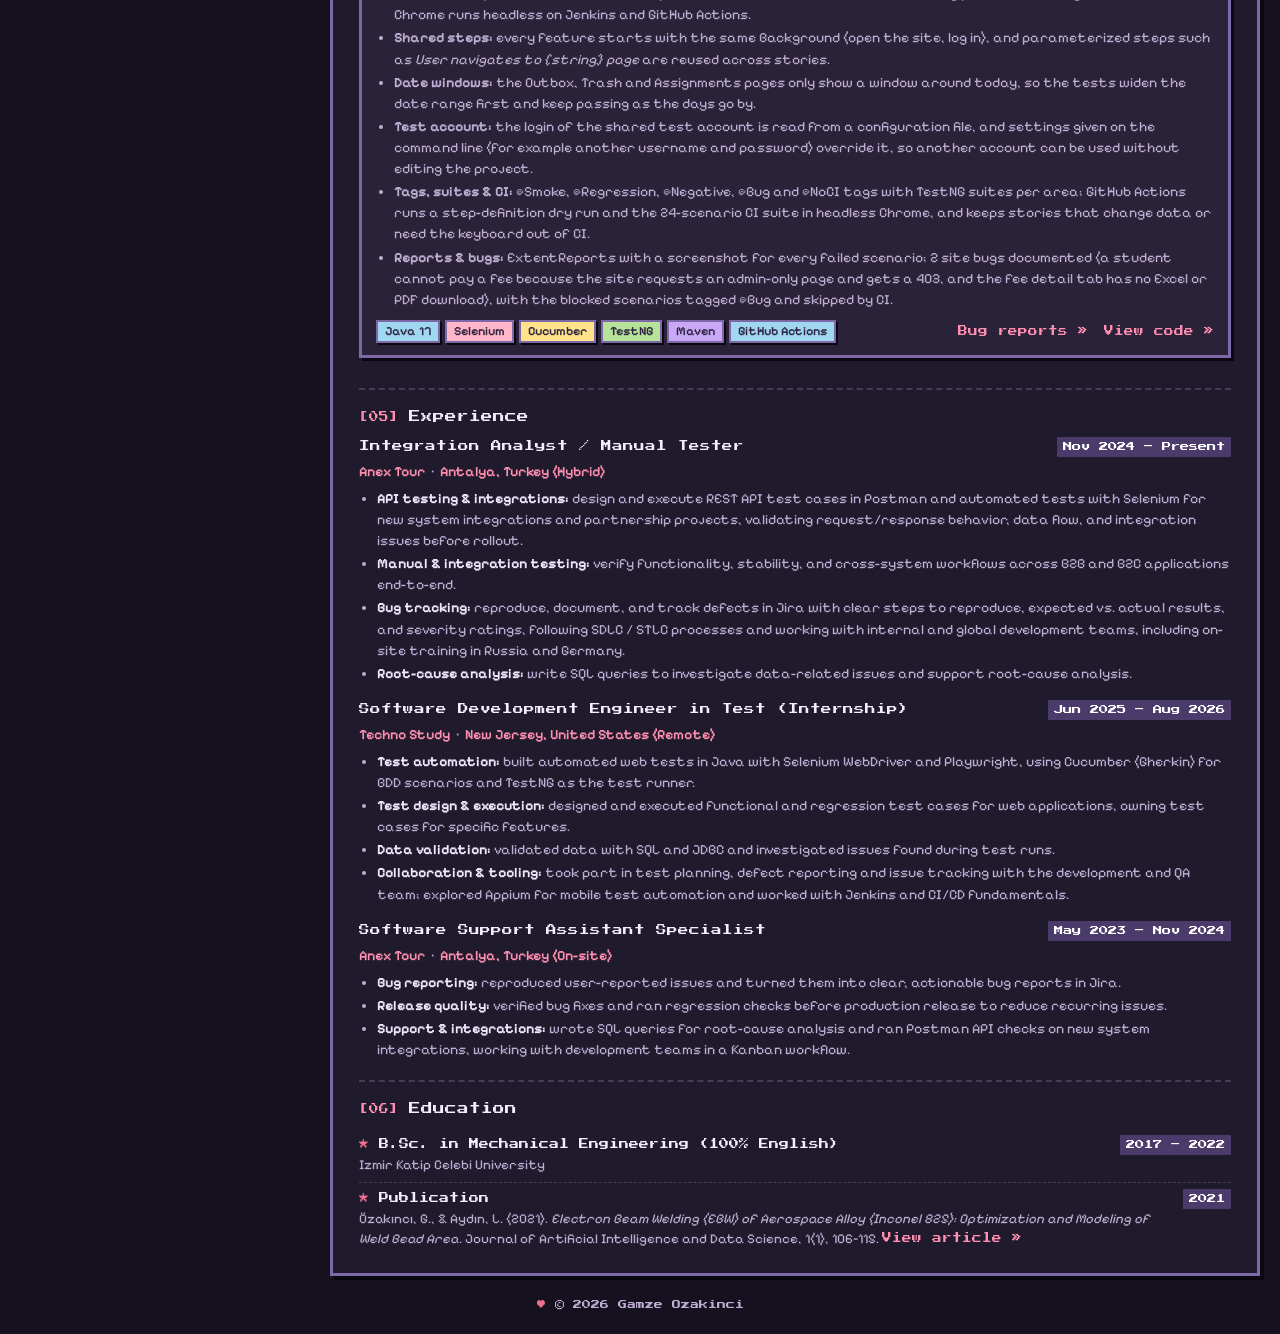
==== commit e82a5948: "Update the API project card to the current state of the project" ====
--- a/index.html
+++ b/index.html
@@ -240,7 +240,7 @@
           <h3>GitHub REST API — REST Assured + TestNG API Automation</h3>
         </div>
         <p>
-          API test automation for the <strong>GitHub REST API</strong>, written in Java 17 with REST Assured and TestNG: 96 automated tests across authentication, rate limits, users, repositories, issues, comments, labels, file contents, branches, search, gists and cross-cutting contract checks. Every test carries a test case ID and TestNG groups (smoke, regression, negative, contract), and the full test plan is in the repository. It runs against the live API, so much of the work went into test data cleanup, eventual consistency and rate limits.
+          API test automation for the <strong>GitHub REST API</strong>, written in Java 17 with REST Assured and TestNG: 96 automated tests across authentication, rate limits, users, repositories, issues, comments, labels, file contents, branches, search, gists and cross-cutting contract checks. Every test carries a test case ID and TestNG groups (smoke, regression, negative, contract), each suite run writes an ExtentReports HTML report, and the full test plan is in the repository. It runs against the live API, so much of the work went into test data cleanup, eventual consistency and rate limits.
         </p>
         <ul class="stats">
           <li><b>96</b> test cases</li>
@@ -266,11 +266,12 @@
         <h4>Engineering decisions</h4>
         <ul class="points">
           <li><strong>Shared building blocks:</strong> reusable request and response specifications, a class of endpoint constants and a <em>RepositoryApi</em> helper that creates and deletes test repositories keep the tests short.</li>
-          <li><strong>Token safety:</strong> the personal access token is read from an environment variable and never stored in the repository.</li>
-          <li><strong>Test data:</strong> the issue, comment, label, content and branch tests create one repository per class and delete it afterwards; the names contain a timestamp, so runs can be repeated. The gist tests create and delete their own gists.</li>
+          <li><strong>Token safety:</strong> the personal access token is read from an environment variable and never stored in the repository; the account name comes from <em>GET /user</em>, so nothing else has to be configured.</li>
+          <li><strong>Independent tests:</strong> no test depends on another test or on existing data: each class creates its own repository (or each test its own resource) with a unique, timestamped name and removes it again, so the suite can be repeated and run in any order.</li>
+          <li><strong>Proving the result:</strong> tests that change data read the resource again: an update is followed by a GET that shows the new value, a delete by a GET that returns 404.</li>
           <li><strong>Eventual consistency:</strong> rename and issue list tests retry up to six times, two seconds apart, because the API can lag behind its own writes.</li>
-          <li><strong>Rate limits:</strong> creating one repository per test triggered GitHub's secondary rate limit, so the tests share one repository per class and run sequentially.</li>
-          <li><strong>Suites and contracts:</strong> separate TestNG suite files for smoke, regression, negative and contract tests; JSON Schema validation (user, repository, issue) plus checks on headers and error bodies.</li>
+          <li><strong>Rate limits:</strong> every request waits one second first, as GitHub recommends, and the tests run sequentially and share a repository where they can, to stay clear of GitHub's secondary rate limit.</li>
+          <li><strong>Suites and reports:</strong> one TestNG suite file per group (smoke 21 tests, regression 90, negative 29, contract 13), chosen with <em>-Dsuite</em>; an ExtentReports HTML report for every run; JSON Schema validation (user, repository, issue) plus checks on headers and error bodies.</li>
         </ul>
         <div class="project-foot">
           <div class="tags">
@@ -279,6 +280,7 @@
             <span class="tag">TestNG</span>
             <span class="tag">Maven</span>
             <span class="tag">JSON Schema</span>
+            <span class="tag">ExtentReports</span>
           </div>
           <div class="links">
             <a class="link" href="https://github.com/gamzeozakinci/GithubApiProject/blob/master/docs/GitHub-API-Test-Plan.pdf" target="_blank" rel="noopener">Test plan »</a>
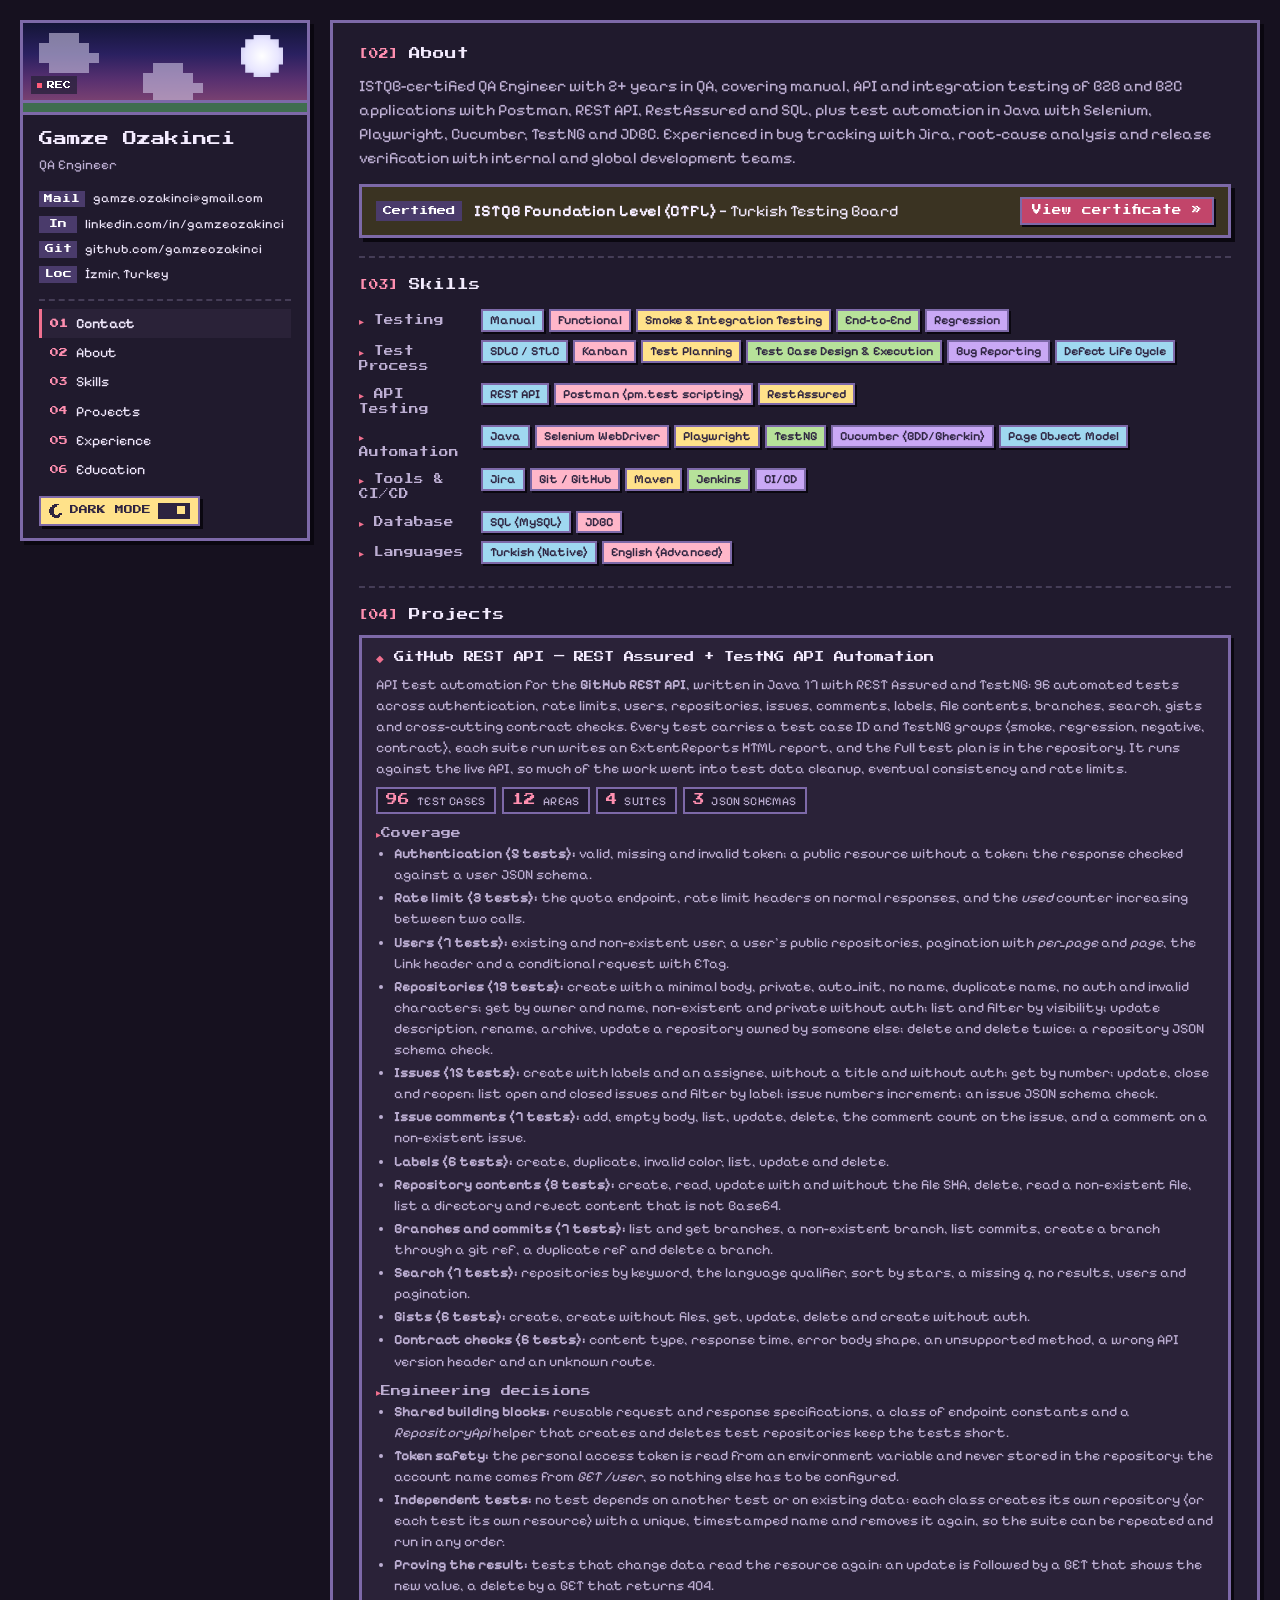
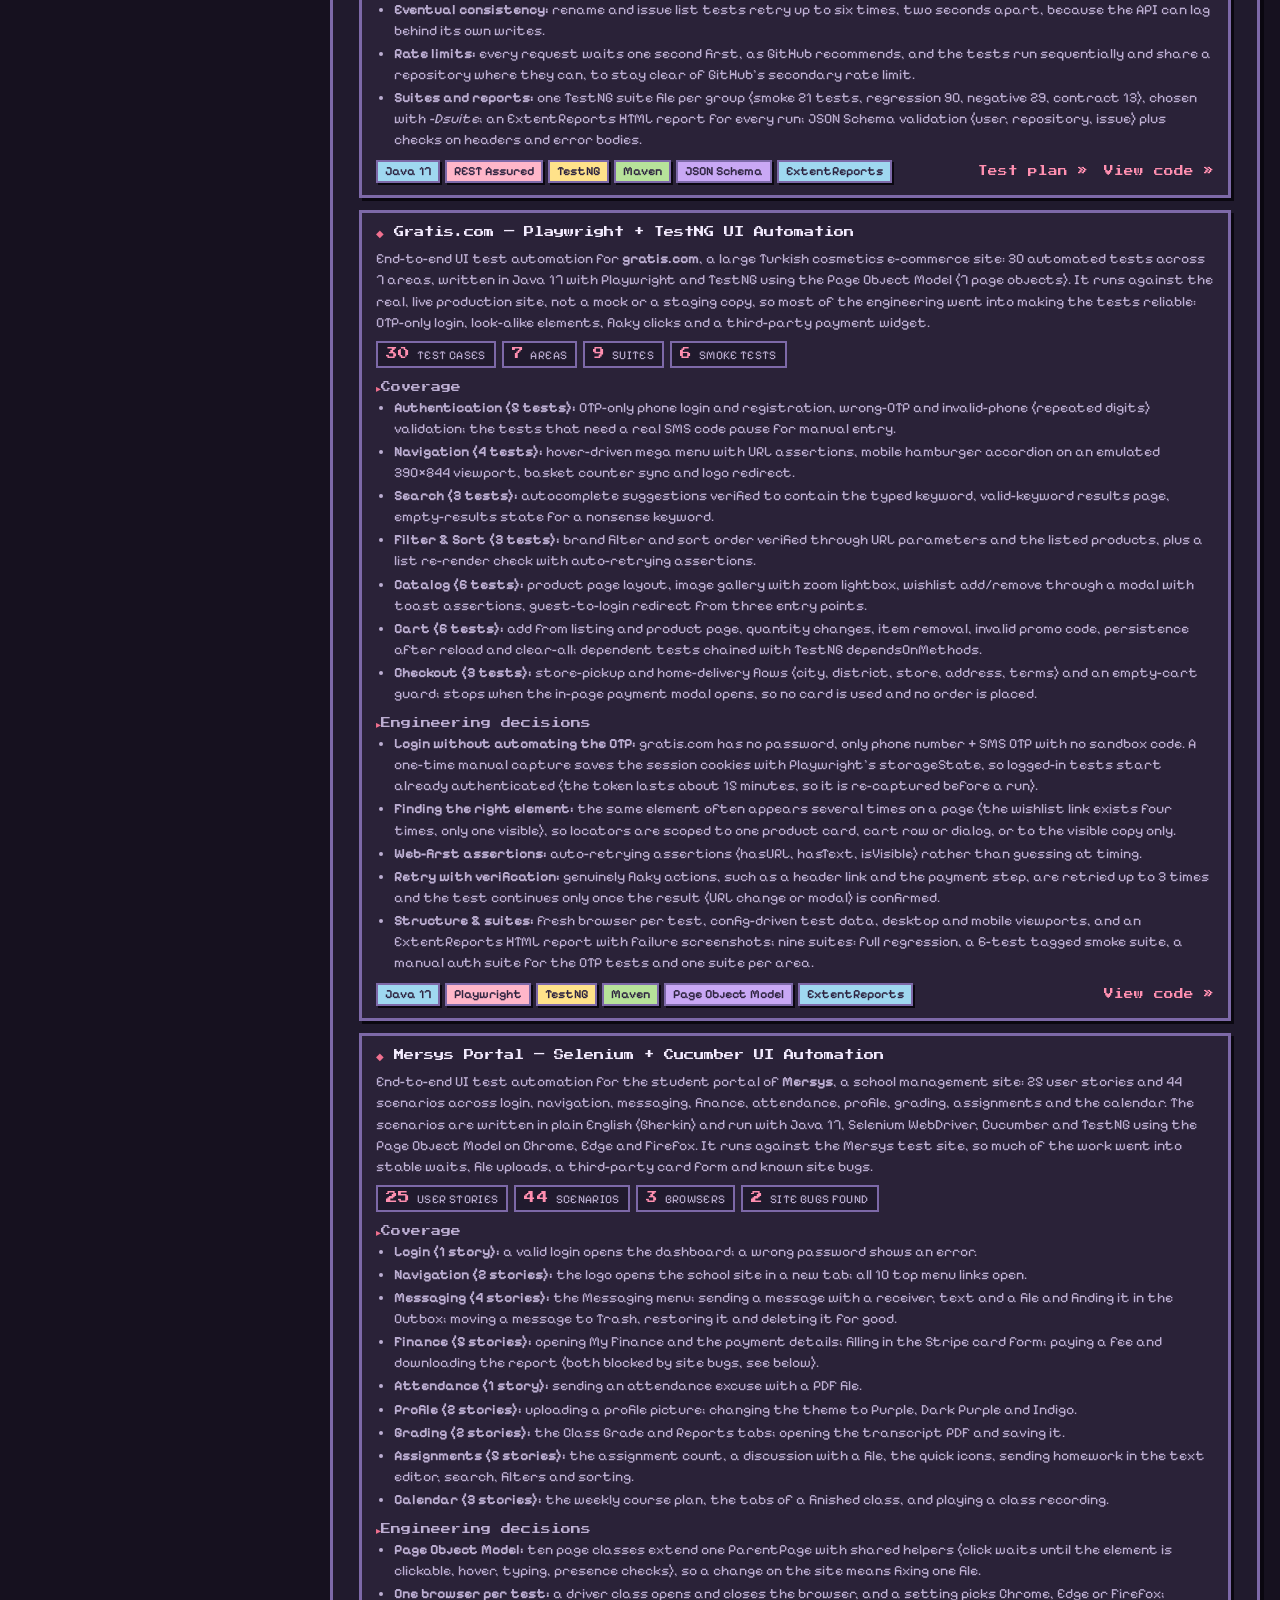
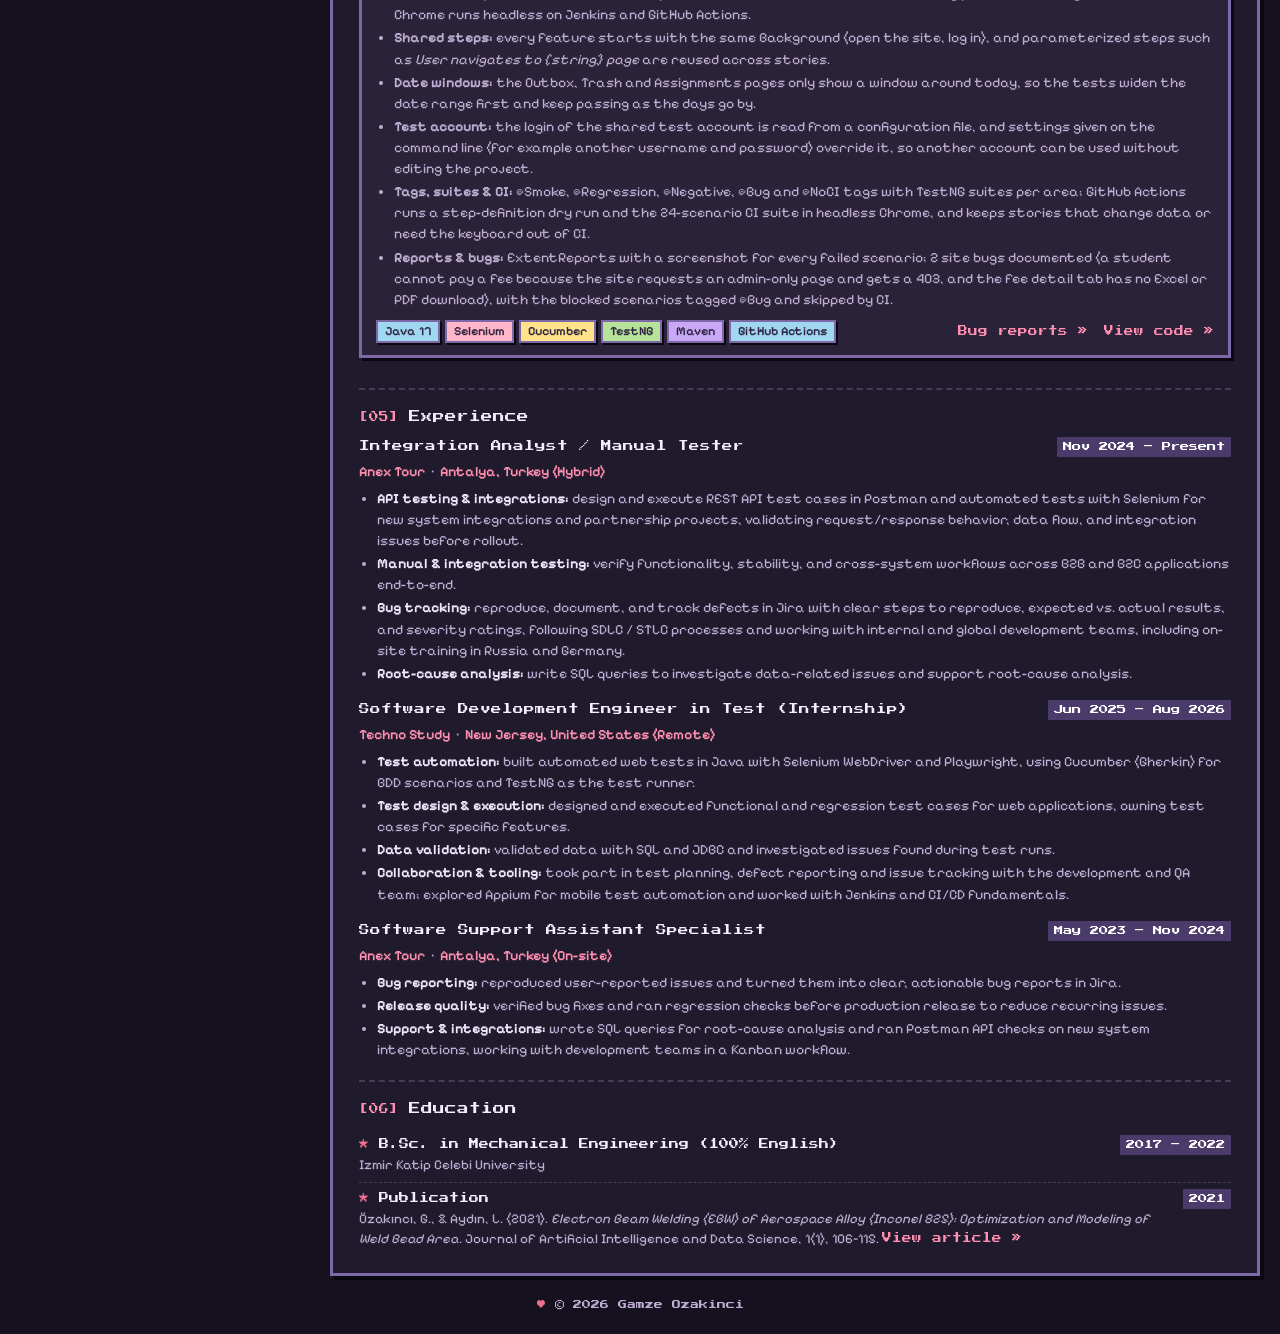
==== commit 05656220: "Update the Gratis project card to the current state of the project" ====
--- a/index.html
+++ b/index.html
@@ -303,7 +303,7 @@
         <ul class="stats">
           <li><b>30</b> test cases</li>
           <li><b>7</b> areas</li>
-          <li><b>3</b> suites</li>
+          <li><b>9</b> suites</li>
           <li><b>6</b> smoke tests</li>
         </ul>
         <h4>Coverage</h4>
@@ -322,7 +322,7 @@
           <li><strong>Finding the right element:</strong> the same element often appears several times on a page (the wishlist link exists four times, only one visible), so locators are scoped to one product card, cart row or dialog, or to the visible copy only.</li>
           <li><strong>Web-first assertions:</strong> auto-retrying assertions (hasURL, hasText, isVisible) rather than guessing at timing.</li>
           <li><strong>Retry with verification:</strong> genuinely flaky actions, such as a header link and the payment step, are retried up to 3 times and the test continues only once the result (URL change or modal) is confirmed.</li>
-          <li><strong>Structure &amp; suites:</strong> fresh browser per test, config-driven test data, desktop and mobile viewports, failure screenshots and TestNG HTML reports; full regression, a 6-test tagged smoke suite and a manual auth suite for the OTP tests.</li>
+          <li><strong>Structure &amp; suites:</strong> fresh browser per test, config-driven test data, desktop and mobile viewports, and an ExtentReports HTML report with failure screenshots; nine suites: full regression, a 6-test tagged smoke suite, a manual auth suite for the OTP tests and one suite per area.</li>
         </ul>
         <div class="project-foot">
           <div class="tags">
@@ -331,6 +331,7 @@
             <span class="tag">TestNG</span>
             <span class="tag">Maven</span>
             <span class="tag">Page Object Model</span>
+            <span class="tag">ExtentReports</span>
           </div>
           <a class="link" href="https://github.com/gamzeozakinci/GratisProject" target="_blank" rel="noopener">View code »</a>
         </div>
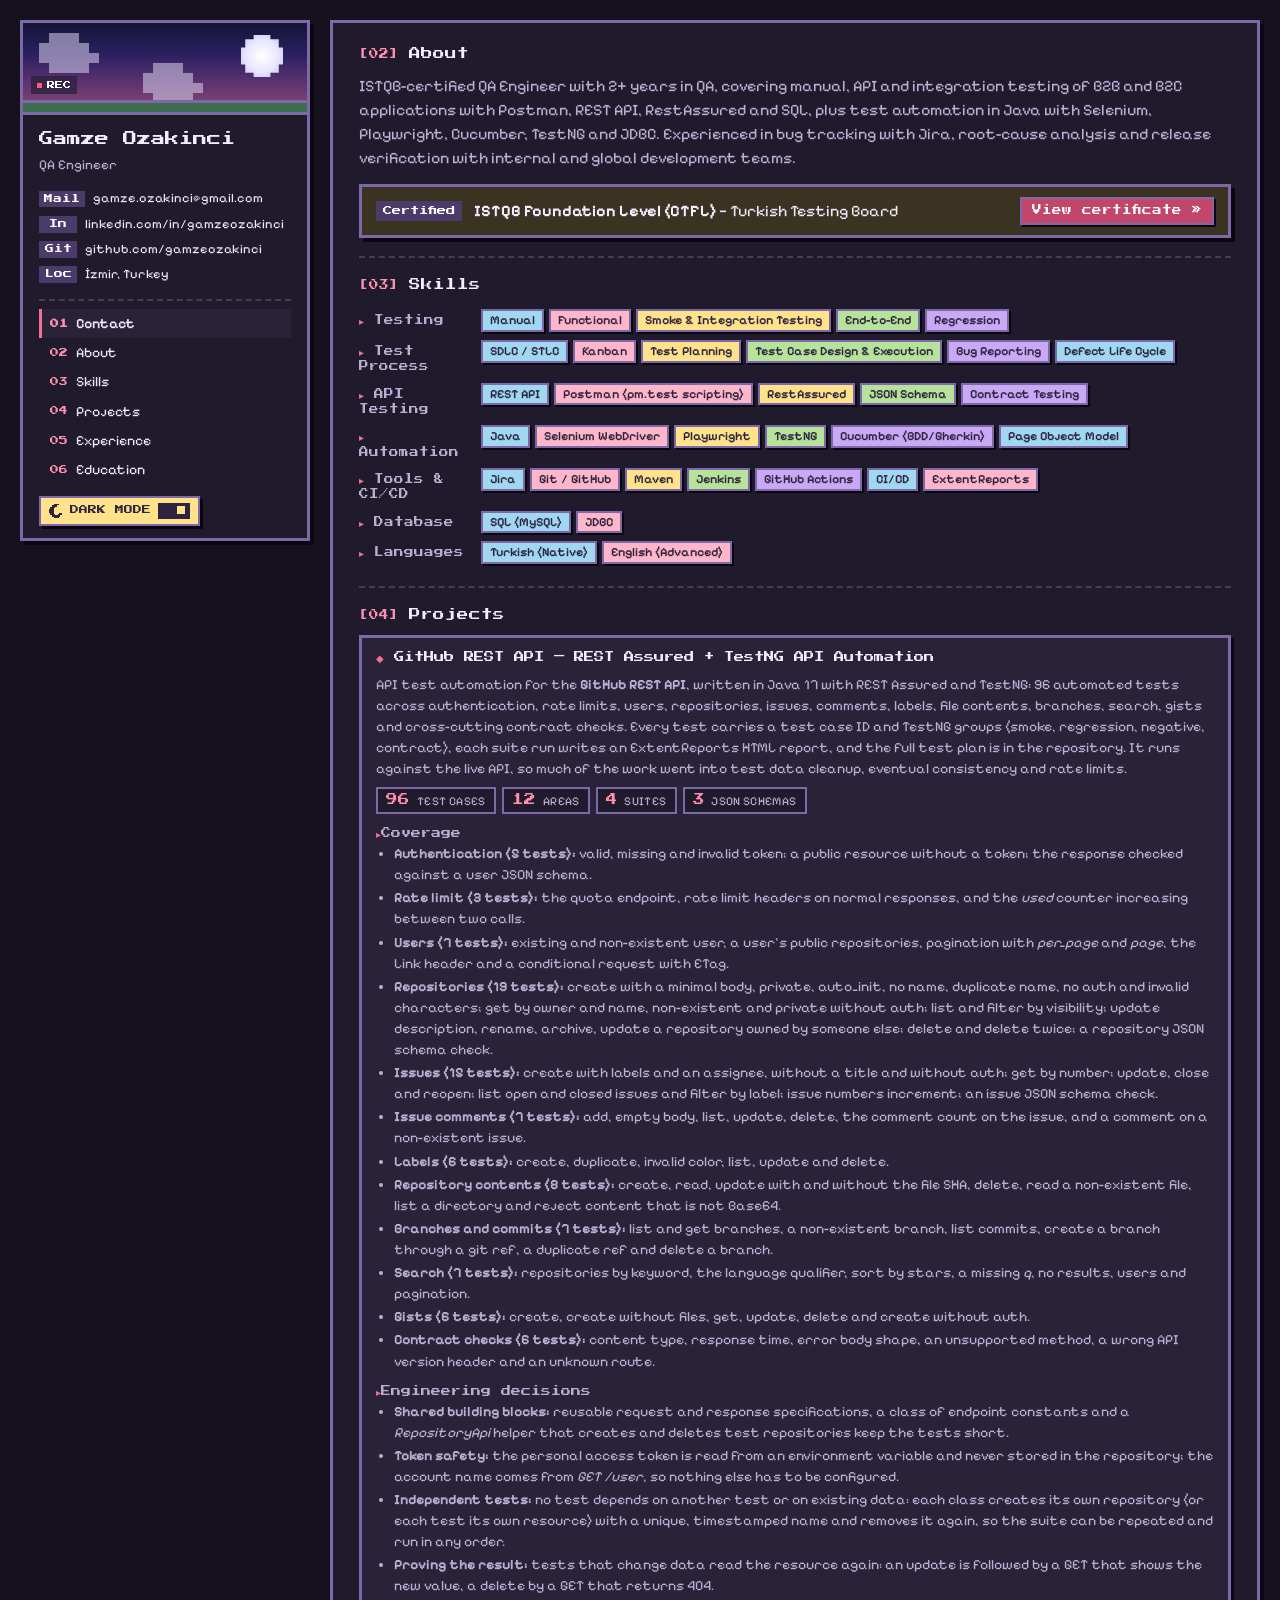
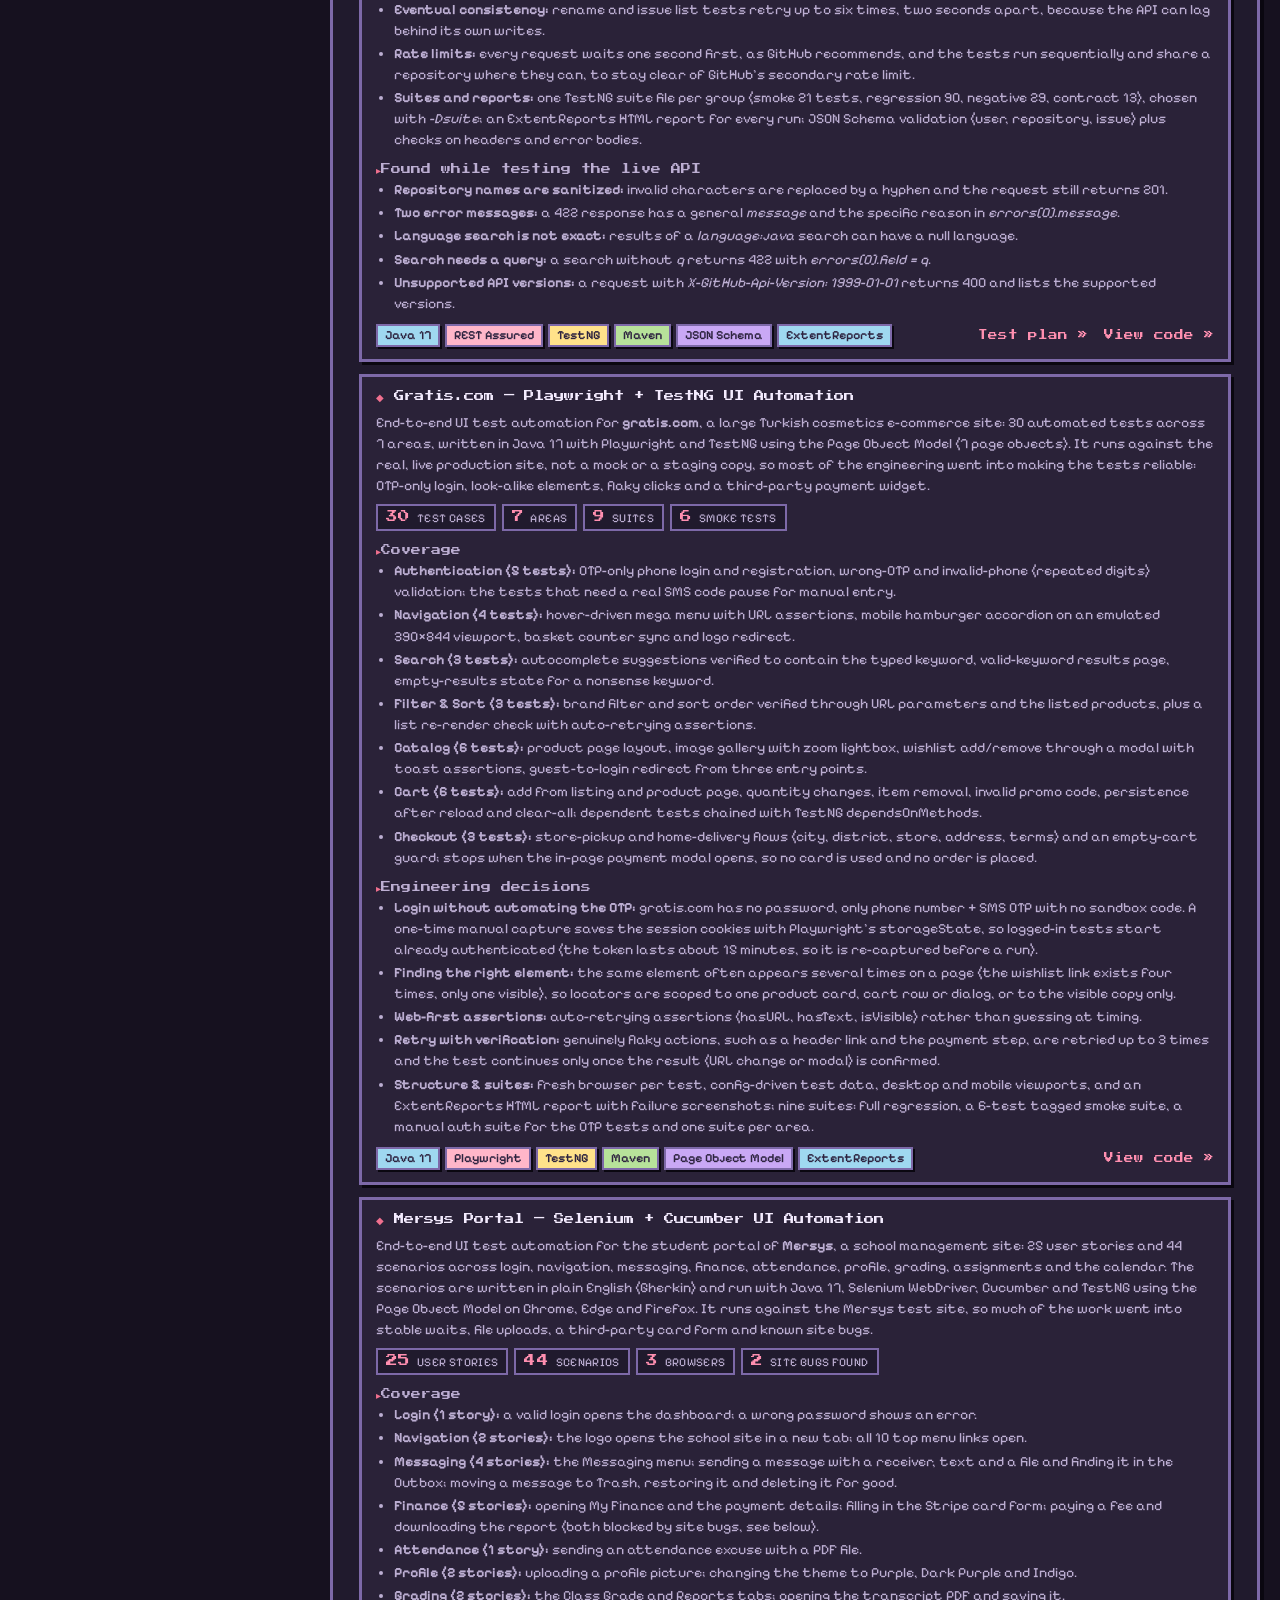
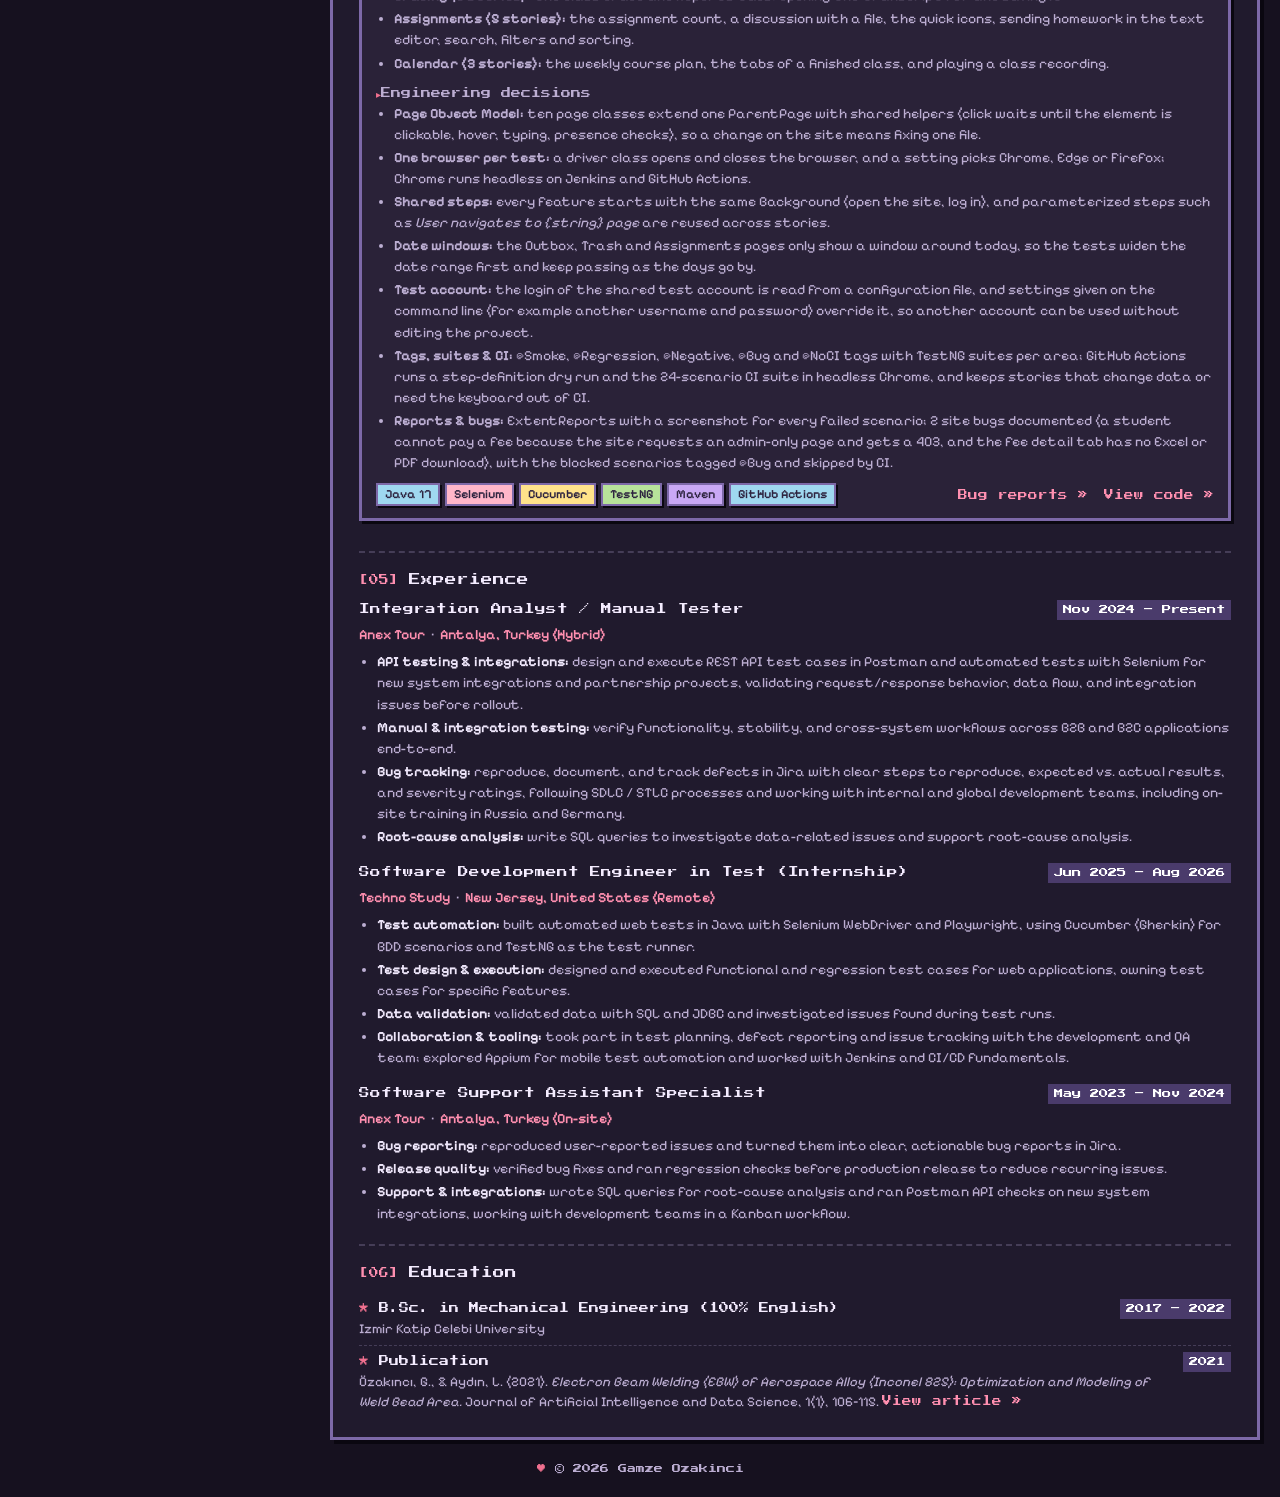
==== commit b6d8a3b4: "Update the skill tags and restore the live API findings in the API project card" ====
--- a/index.html
+++ b/index.html
@@ -193,6 +193,8 @@
           <span class="tag">REST API</span>
           <span class="tag">Postman (pm.test scripting)</span>
           <span class="tag">RestAssured</span>
+          <span class="tag">JSON Schema</span>
+          <span class="tag">Contract Testing</span>
         </div>
       </div>
       <div class="skill-row">
@@ -213,7 +215,9 @@
           <span class="tag">Git / GitHub</span>
           <span class="tag">Maven</span>
           <span class="tag">Jenkins</span>
+          <span class="tag">GitHub Actions</span>
           <span class="tag">CI/CD</span>
+          <span class="tag">ExtentReports</span>
         </div>
       </div>
       <div class="skill-row">
@@ -272,6 +276,14 @@
           <li><strong>Eventual consistency:</strong> rename and issue list tests retry up to six times, two seconds apart, because the API can lag behind its own writes.</li>
           <li><strong>Rate limits:</strong> every request waits one second first, as GitHub recommends, and the tests run sequentially and share a repository where they can, to stay clear of GitHub's secondary rate limit.</li>
           <li><strong>Suites and reports:</strong> one TestNG suite file per group (smoke 21 tests, regression 90, negative 29, contract 13), chosen with <em>-Dsuite</em>; an ExtentReports HTML report for every run; JSON Schema validation (user, repository, issue) plus checks on headers and error bodies.</li>
+        </ul>
+        <h4>Found while testing the live API</h4>
+        <ul class="points">
+          <li><strong>Repository names are sanitized:</strong> invalid characters are replaced by a hyphen and the request still returns 201.</li>
+          <li><strong>Two error messages:</strong> a 422 response has a general <em>message</em> and the specific reason in <em>errors[0].message</em>.</li>
+          <li><strong>Language search is not exact:</strong> results of a <em>language:java</em> search can have a null language.</li>
+          <li><strong>Search needs a query:</strong> a search without <em>q</em> returns 422 with <em>errors[0].field = q</em>.</li>
+          <li><strong>Unsupported API versions:</strong> a request with <em>X-GitHub-Api-Version: 1999-01-01</em> returns 400 and lists the supported versions.</li>
         </ul>
         <div class="project-foot">
           <div class="tags">
